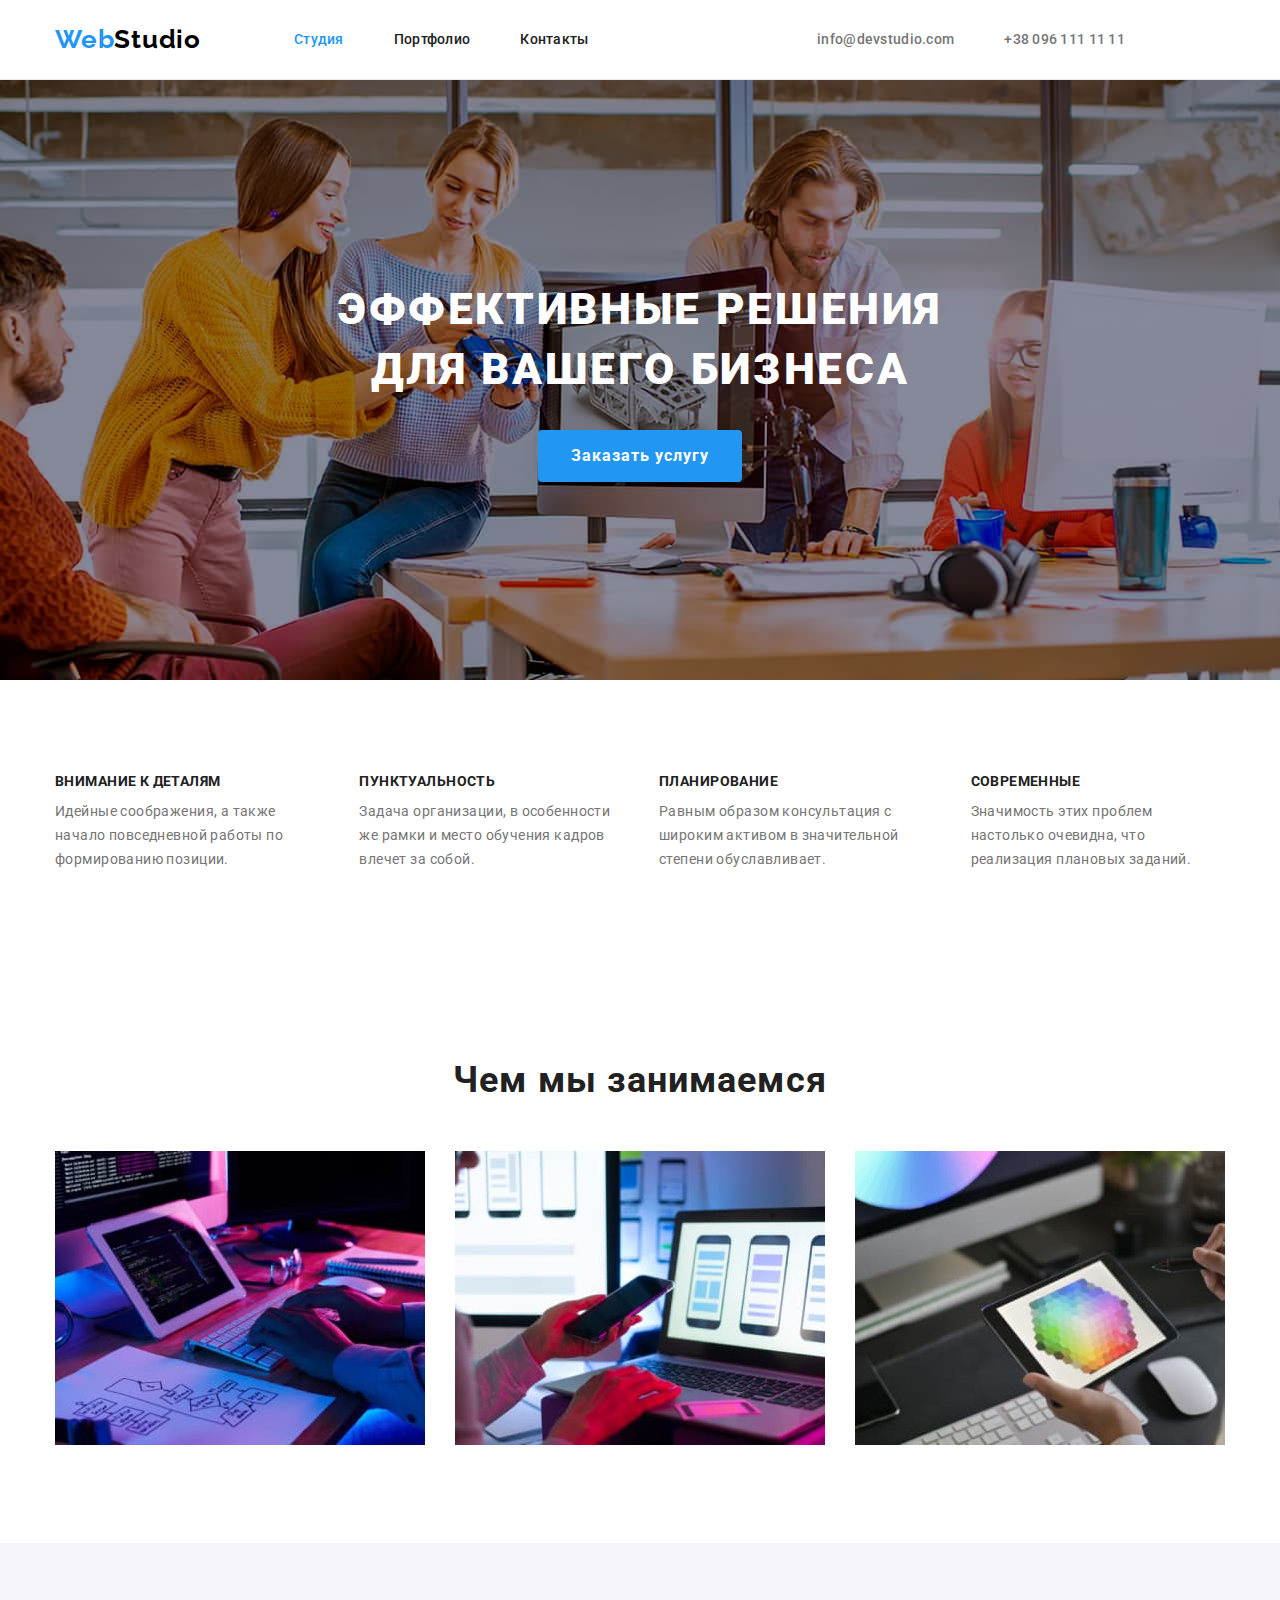
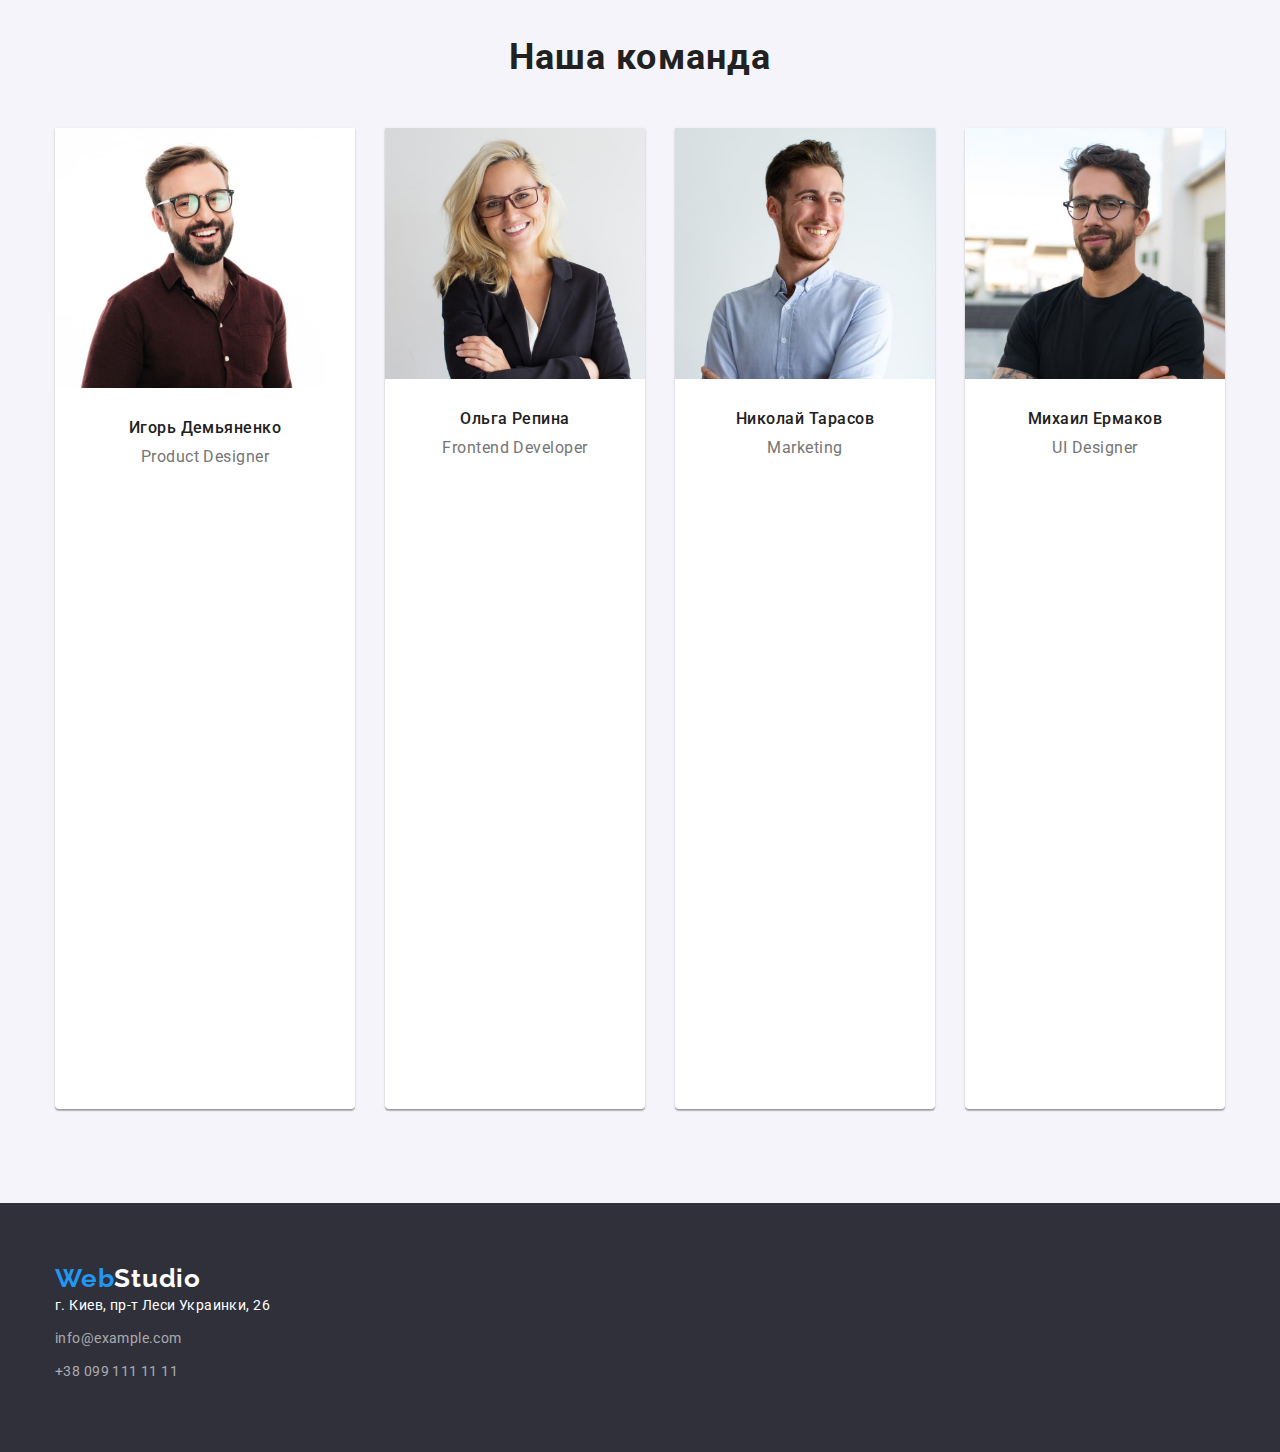
==== index.html @ 6a3077ac "added sprite" ====
<!DOCTYPE html>
<html lang="ru">
<head>
    <meta charset="UTF-8">
    <meta http-equiv="X-UA-Compatible" content="IE=edge">
    <meta name="viewport" content="width=device-width, initial-scale=1.0">
    <title>Веб студия</title>
    <link rel="preconnect" href="https://fonts.googleapis.com">
    <link rel="preconnect" href="https://fonts.gstatic.com" crossorigin>
    <link href="https://fonts.googleapis.com/css2?family=Raleway:wght@700&family=Roboto:wght@400;500;700;900&display=swap" rel="stylesheet">
    <link rel="stylesheet" href="https://cdn.jsdelivr.net/npm/modern-normalize@1.1.0/modern-normalize.min.css">
    <link rel="stylesheet" href="./css/styles.css">
</head>
<body>
    <!--HEADER-->
    <header class="page-header">
        <div class="container header-container">
        <nav class="page-nav">
        <a class="logo" href="index.html" lang="en">Web<span class="logo-color">Studio</span></a>
        <ul class="menu list">
            <li class="menu-item">
                <a class="menu-link link current"  href="./index.html">Студия</a>
             </li>
             <li class="menu-item">
                <a class="menu-link link" href="./portfolio.html">Портфолио</a>
             </li>
             <li class="menu-item">
                <a class="menu-link link" href="">Контакты</a>
             </li>
        </ul>
        </nav>
        <ul class="menu list">
            <li class="menu-item">
                <a class="menu-mail link" href="mailto:info@devstudio.com">info@devstudio.com</a>
            </li>
            <li class="menu-item">
                <a class="phone-number link" href="tell:+380961111111">+38 096 111 11 11</a>  
            </li>
         </ul>  
         </div>   
    </header>
    <!--MAIN-->
    <main class="main-page">
         <section class="hero"> 
        <div class="container ">   
        <h1 class="main-title ">Эффективные решения для вашего бизнеса</h1>
        <button class="modal-btn" type="button">Заказать услугу</button>
    </div>
    </section>
        <section class="description section">
            <div class="container">
            <ul class="description-page list">
                <li class="description">
                <h3 class="title-description">Внимание к деталям</h3>
                <p class="section-description">Идейные соображения, а также начало повседневной работы по формированию позиции.</p>
                </li>
                <li class="description">
                    <h3 class="title-description">Пунктуальность</h3>
                    <p class="section-description">Задача организации, в особенности же рамки и место обучения кадров влечет за собой.</p>
                </li>
                <li class="description">
                    <h3 class="title-description">Планирование</h3>
                    <p class="section-description">Равным образом консультация с широким активом в значительной степени обуславливает.</p>
                </li>
                <li class="description">
                    <h3 class="title-description">Современные</h3>
                    <p class="section-description">Значимость этих проблем настолько очевидна, что реализация плановых заданий.</p>
                </li>
            </ul>
        </div>
        </section>
        <section class="work-page section">
            <div class="work-container container">
            <h2 class="title">Чем мы занимаемся</h2>
            <ul class="work list">
                <li>
                    <img class="work-gallery"src="./images/box1.jpg" alt="бокс1" width="370" height="294">
                </li>
                <li>
                    <img class="work-gallery"src="./images/box2.jpg" alt="бокс2" width="370" height="294">
                </li>
                <li>
                    <img class="work-gallery"src="./images/box3.jpg" alt="бокс3" width="370" height="294">
                </li>
            </ul>
        </div>
        </section>
         <section class="our team section">
            <div class="container">
            <h2 class="title">Наша команда</h2>
            <ul class="team list">
                <li class="team-photo">
                    <img class="people" src="./images/igor.jpg" alt="Игорь Демьяненко" width="270" height="260">
                    <div class="name">
                    <h3 class="employees">Игорь Демьяненко</h3>
                    <p class="job-title">Product Designer</p>
                    <ul class="social-list list">
                        <li class="social-list-item" >
                            <a href=""class="social-list-link">
                            <svg class="social-list-icon">
                                <use href="./images/sprite.svg#instagram">
                                </use>
                            </svg>
                        </a>
                        </li>
                        <li class="social-list-item">
                            <a href=""class="social-list-link">
                                <svg class="social-list-icon">
                                <use href="./images/sprite.svg#twitter">
                                </use>
                                </svg>
                            </a>
                        </li>
                        <li class="social-list-item">
                            <a href=""class="social-list-link">
                                <svg class="social-list-icon">
                                    <use href="./images/sprite.svg#facebook">
                                    </use>
                                </svg>
                            </a>
                        </li>
                        <li class="social-list-item">
                            <a href="" class="social-list-link">
                                <svg class="social-list-icon">
                                    <use href="./images/sprite.svg#linkedin">

                                    </use>
                                </svg>
                            </a>
                        </li>
                    </ul>
                </div> 
                </li>
                <li class="team-photo">
                    <img class="people"src="./images/olga.jpg" alt="Ольга Репина" width="270" height="260">
                    <div class="name">
                    <h3 class="employees">Ольга Репина</h3>
                    <p class="job-title">Frontend Developer</p>
                    </div>
                </li>
                <li class="team-photo">
                    <img class="people" src="./images/nikolai.jpg" alt="Николай Тарасов" width="270" height="260">
                    <div class="name">
                    <h3 class="employees">Николай Тарасов</h3>
                    <p class="job-title">Marketing</p> 
                    </div>
                </li>
                <li class="team-photo">
                    <img class="people"src="./images/mixail.jpg" alt="Михаил Ермаков" width="270" height="260">
                    <div class="name">
                    <h3 class="employees">Михаил Ермаков</h3>
                    <p class="job-title">UI Designer</p>
                    </div>
                </li>
                </ul>
            </div>
        </section>
    </main>
    <!--FOOTER-->
    <footer class="footer-page">
        <div class="footer-container container">
       <a class="logo" href="index.html" lang="en" >Web<span class="logo-color-f">Studio</span></a>
       <address class="contact-info link" >
        <ul class="list">
            <li class="footer-nav">
                <a class="address-information link"href="https://goo.gl/maps/2DT9LogBwQYCnQ598" 
                target="_blank"
                rel="noopener noreferrer">г. Киев, пр-т Леси Украинки, 26</a>
            </li>
            <li class="footer-nav">
                <a class="contact-information link"href="mailto:info@example.com">info@example.com</a>
            </li>
            <li class="footer-nav">
                <a class="contact-information link" href="tell:+380991111111">+38 099 111 11 11</a>
            </li>
        </ul>
       </address>
       </div>
    </footer>
</body>
</html>
---- css/styles.css ----
:root { 
    --fon-color:#2196F3;
   --tekst-color:#212121;
  --coment-color:#757575;
   --hero-color: #2F303A;
  --title-color: #FFFFFF;
   --back-color: #f5f4fa;
   --logo-color:#000000;

}

h1,h2,h3,h4,p{
    margin-top: 0;
    margin-bottom: 0;
}

ul,ol{
    margin-top: 0;
    margin-bottom: 0;
    padding-left: 0;
}

img {
    display: block;
    max-width: 100%;
    height: auto;
}

button{
    display: block;
    cursor: pointer;
    margin: 0 auto;
    border: none;
}

address{
    font-style: normal;
}
    

.list{
list-style: none;
padding-left: 0;
margin: 0;
}


.link{
text-decoration: none;
}

body {
    font-family: "Roboto", sans-serif;
    font-size: 14px;
    color: #212121;
}

.container{
    width: 1200px;
    margin-left: auto;
    margin-right: auto;
    padding-left: 15px;
    padding-right: 15px;
}

.section{
    padding-top: 94px;
    padding-bottom: 94px;
}
/*=============HEADER=============*/


.logo{
font-family: 'Raleway', sans-serif;
text-decoration: none;
font-weight: 700;
font-size: 26px;
line-height: 1.19;
letter-spacing: 0.03em;
color:var(--fon-color)
}

.logo-color{
font-family: 'Raleway', sans-serif;
font-style: normal;
font-weight: 700;
font-size: 26px;
line-height: 1.19;
letter-spacing: 0.03em;
color:var(--logo-color);
}

.page-header{
    padding-top: 24px;
    padding-bottom: 24px;
    border-bottom: 1px solid #ececec;
}

.header-container{
    display: flex;
    align-items: center;
}

.page-nav{
    display: flex;
    align-items: center;
}

.logo{
    margin-right: 93px;
}


.menu-item:not(last-child){
    margin-right:50px;
}

.menu{
    display: flex;
    align-items: center;
    margin-left: auto;
    margin-right: 50px;
}

.menu-link{
font-weight: 500;
font-size: 14px;
line-height: 1.14;
letter-spacing: 0.02em;
cursor: pointer;
color:var(--tekst-color);
}

.menu-link:hover,
.menu-link:focus{
 color:var(--fon-color);
}

.phone-number{
font-weight: 500;
font-size: 14px;
line-height: 1.14;
letter-spacing: 0.02em;
color:var(--coment-color);
}
.phone-number:hover,
.phone-number:focus{
color:var(--fon-color);
}
.menu-mail{
font-weight: 500;
font-size: 14px;
line-height: 1.14;
letter-spacing: 0.02em;
color:var(--coment-color);  
}
.menu-mail:hover,
.menu-mail:focus{
color: var(--fon-color);
}
/*===========/HEADER===========*/

/*==========MAIN===========*/

    


.main-title{ 
width:696px;
font-weight:900;
font-style: normal;
font-size: 44px;
line-height: 1.36;
text-align: center;
letter-spacing: 0.06em;
text-transform: uppercase;
margin: 0 auto;
margin-bottom: 30px;
color:var(--title-color)
}

.current{
    color: var(--fon-color);
}
.hero{
    padding: 200px 0;
    background-color: var(--hero-color);
    background-image: url(../images/Img.jpg);
    background-position: center;
    background-repeat: no-repeat;
    background-size: cover;
    max-width: 1600px;
    max-height: 600px;
    margin: 0 auto;
}


.modal-btn{
font-family: "Roboto", sans-serif;
font-weight: 700;
font-size: 16px;
line-height: 1.88;
cursor: pointer;
letter-spacing: 0.06em;
color: #FFFFFF;
background: #2196F3;
box-shadow: 0px 4px 4px rgba(0, 0, 0, 0.15);
border-radius: 4px;
padding-top: 10px;
padding-bottom: 10px;
padding-left: 32px;
padding-right: 32px;
border: 1px solid transparent;
}
.modal-btn:hover,
.modal-btn:focus{
background: #188ce8;
}


.description-page{
    display: flex;
    gap: 30px;
}

.title-description{
margin-bottom: 10px;
font-weight: 700;
font-size: 14px;
line-height: 1.14;
letter-spacing: 0.03em;
text-transform: uppercase;
color:var(--tekst-color)
}

.section-description{
font-size: 14px;
line-height: 1.71;
letter-spacing: 0.03em;
color:var(--coment-color)
}
/*===========MAIN===========*/

/*===========WORK-PAGE===========*/

.work-container
.conatiner{
    display: block;
}

.title{
font-weight: 700;
font-size: 36px;
line-height: 1.16;
letter-spacing: 0.03em;
margin-bottom: 50px;
text-align: center;
margin-bottom: 50px;
color:var(--tekst-color)
}

.work{
    display: flex;
    gap: 30px;
}

.work-gallery{
    display: inline;
}

.team{
    display: flex;
    gap: 30px;

    background-color: #f5f4fa;
}
.employees{
    margin-bottom: 10px;
    font-weight: 500;
    font-size: 16px;
    line-height: 1.19;
    text-align: center;
    letter-spacing: 0.03em;
    color: var(--tekst-color);
}
.job-title{
    font-size: 16px;
    line-height: 1.19;
    text-align: center;
    letter-spacing: 0.03em;
    color: var(--coment-color);
}
.team-photo{
    background: var(--title-color);
    box-shadow: 0px 1px 3px rgba(0, 0, 0, 0.12), 0px 1px 1px 
    rgba(0, 0, 0, 0.14),
    0px 2px 1px rgba(0, 0, 0, 0.2);
    border-radius: 0px 0px 4px 4px;
}

.name{
    padding-top: 30px;
    padding-bottom: 30px;
}

/*===========/WORK-PAGE===========*/

/*===========FOOTER===========*/
.footer-page{
    padding-top: 60px;
    padding-bottom: 60px;
    background:var(--hero-color);
}

.footer-container
.container{
    margin-bottom: 8px;
    display: block;
}

.logo{
    display: block
    margin-bottom: 20px;
    }

.logo-color-f{
    margin-bottom: 20px;
    color:var(--title-color);
}

.address-information{
    margin-bottom: 9px;
    font-style: normal;
    line-height: 1.71;
    letter-spacing: 0.03em;
    color:var(--title-color);    
}

.contact-information{
    margin-bottom: 9px;
    font-style: normal;
    line-height: 1.71;
    letter-spacing: 0.03em;
    color: rgba(255, 255, 255, 0.6);
    }

.footer-nav{
    margin-bottom: 9px;
}

/*===========/FOOTER===========*/

/*===========PORTFOLIO===========*/

.push-btn {
    font-family: "Roboto", sans-serif;
    font-weight: 500;
    font-size: 16px;
    line-height: 1.63;
    text-align: center;
    letter-spacing: 0.03em;
    color:#212121;
    background:#f5f4fa;
    border-radius: 4px;
    border: 0;
    cursor: pointer;
    padding: 6px 22px;
}
.current{
    color: var(--fon-color);
}
.push-btn:hover,
.push-btn:focus {
color: #ffffff;
background: #2196f3;
}

.btn-list{
display: flex;
justify-content: center;
margin-bottom: 50px;
gap: 8px;
}

.prt
.container{
    padding-top: 94px;
    padding-bottom: 94px;
}

.portfolio-projects:{
    font-weight: 700;
    font-size: 18px;
    line-height: 2;
    letter-spacing: 0.06em;
    color: var(--tekst-color);
}

.working-item{
  padding: 20px 24px;
  border: 1px solid #eeeeee;
}

.prt-photo{
    display: flex;
    flex-wrap: wrap;
    gap: 30px;
}

.portfolio-list {
    font-weight: 700;
    font-size: 18px;
    line-height: 2;
    letter-spacing: 0.06em;
    color: var(--tekst-color);
}

.portfolio-direction {
    margin-top: 4px;
    font-size: 16px;
    line-height:1,88px;
    letter-spacing: 0.03em;
    color: #757575;
}
.portfolio-projects{
    background: #FFFFFF;

}
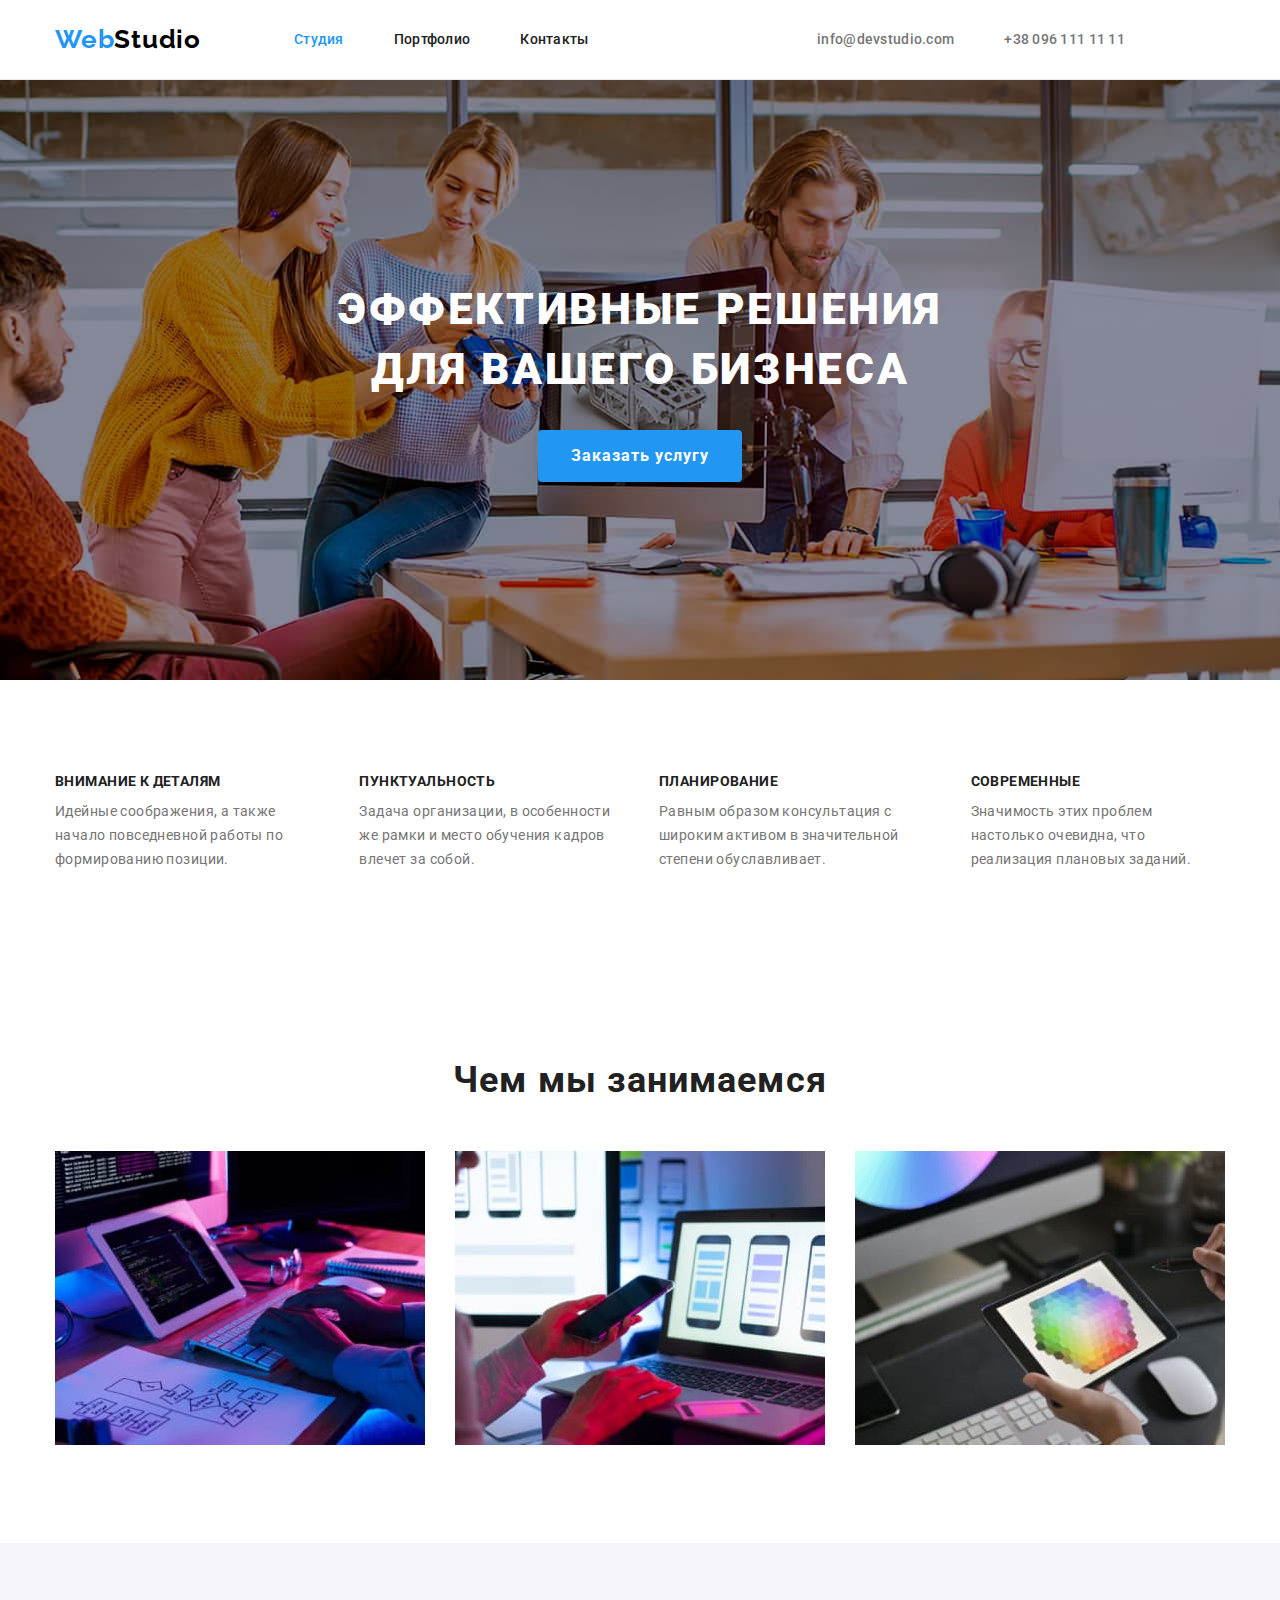
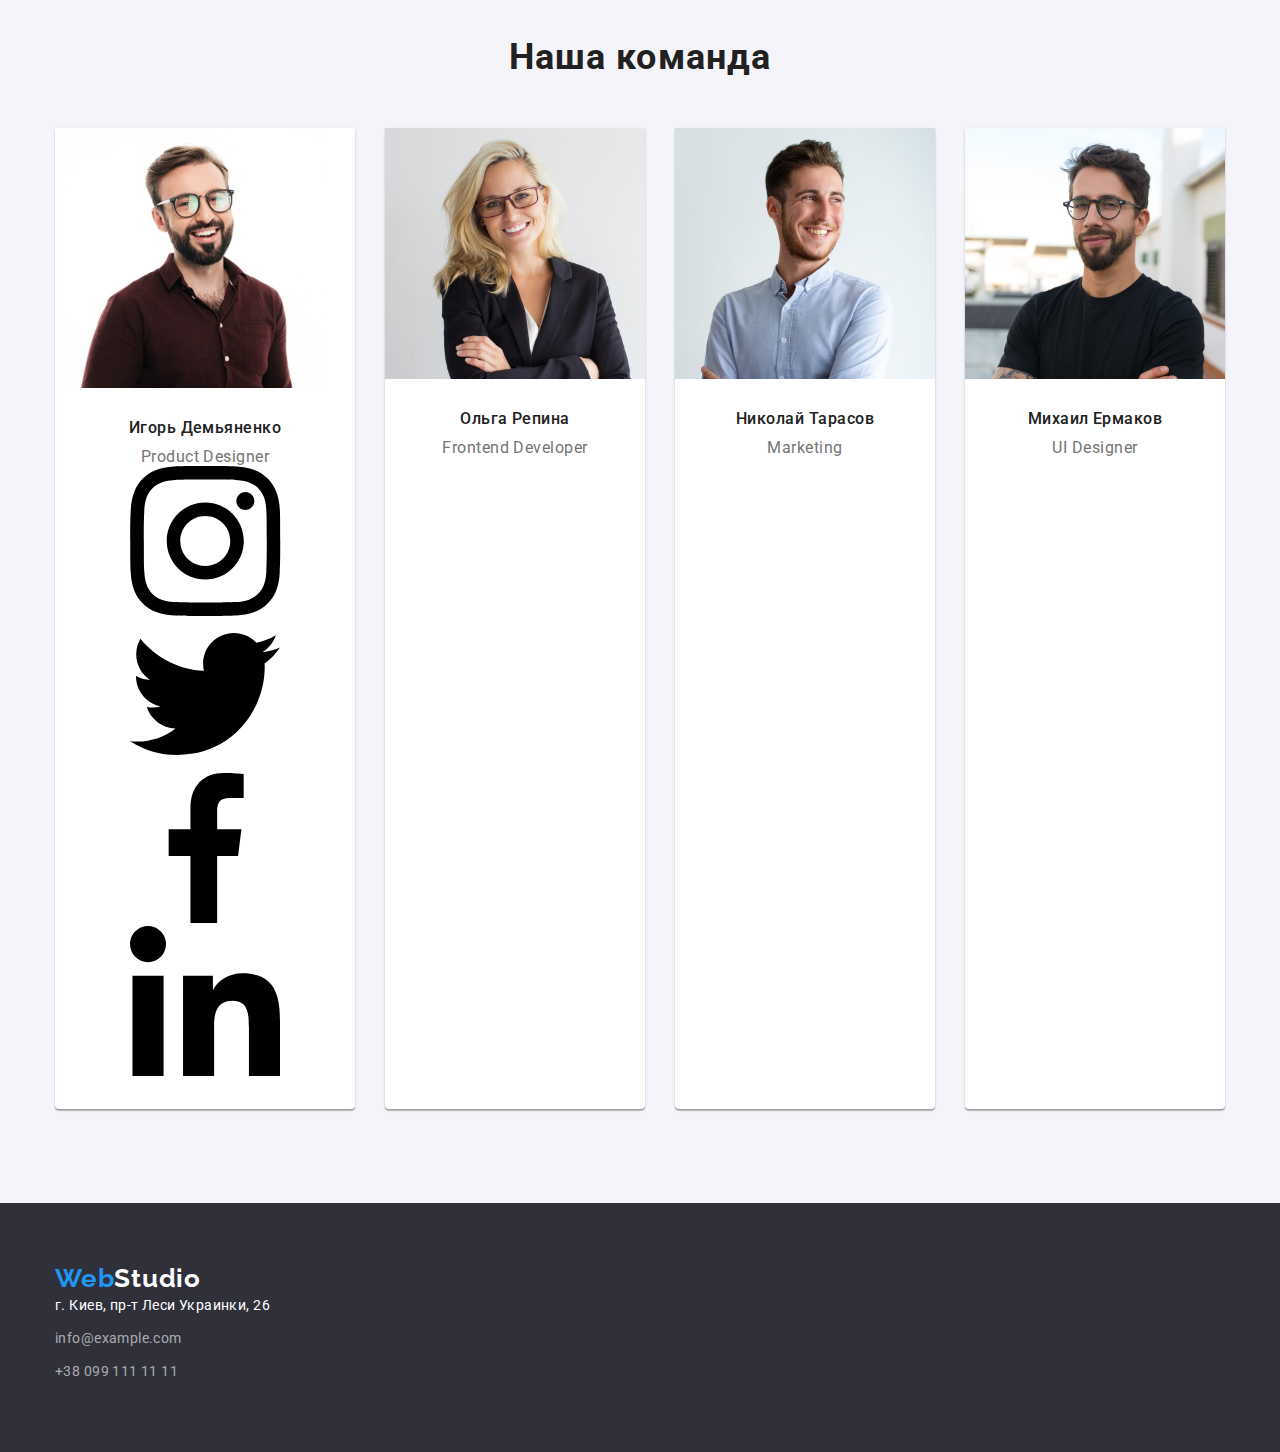
==== commit 0719ec43: "Added links" ====
--- a/index.html
+++ b/index.html
@@ -98,15 +98,14 @@
                         <li class="social-list-item" >
                             <a href=""class="social-list-link">
                             <svg class="social-list-icon">
-                                <use href="./images/sprite.svg#instagram">
-                                </use>
+                                <use href="./images/sprite.svg#icon-instagram"></use>
                             </svg>
                         </a>
                         </li>
                         <li class="social-list-item">
                             <a href=""class="social-list-link">
                                 <svg class="social-list-icon">
-                                <use href="./images/sprite.svg#twitter">
+                                <use href="./images/sprite.svg#icon-twitter">
                                 </use>
                                 </svg>
                             </a>
@@ -114,7 +113,7 @@
                         <li class="social-list-item">
                             <a href=""class="social-list-link">
                                 <svg class="social-list-icon">
-                                    <use href="./images/sprite.svg#facebook">
+                                    <use href="./images/sprite.svg#icon-facebook">
                                     </use>
                                 </svg>
                             </a>
@@ -122,7 +121,7 @@
                         <li class="social-list-item">
                             <a href="" class="social-list-link">
                                 <svg class="social-list-icon">
-                                    <use href="./images/sprite.svg#linkedin">
+                                    <use href="./images/sprite.svg#icon-linkedin">
 
                                     </use>
                                 </svg>
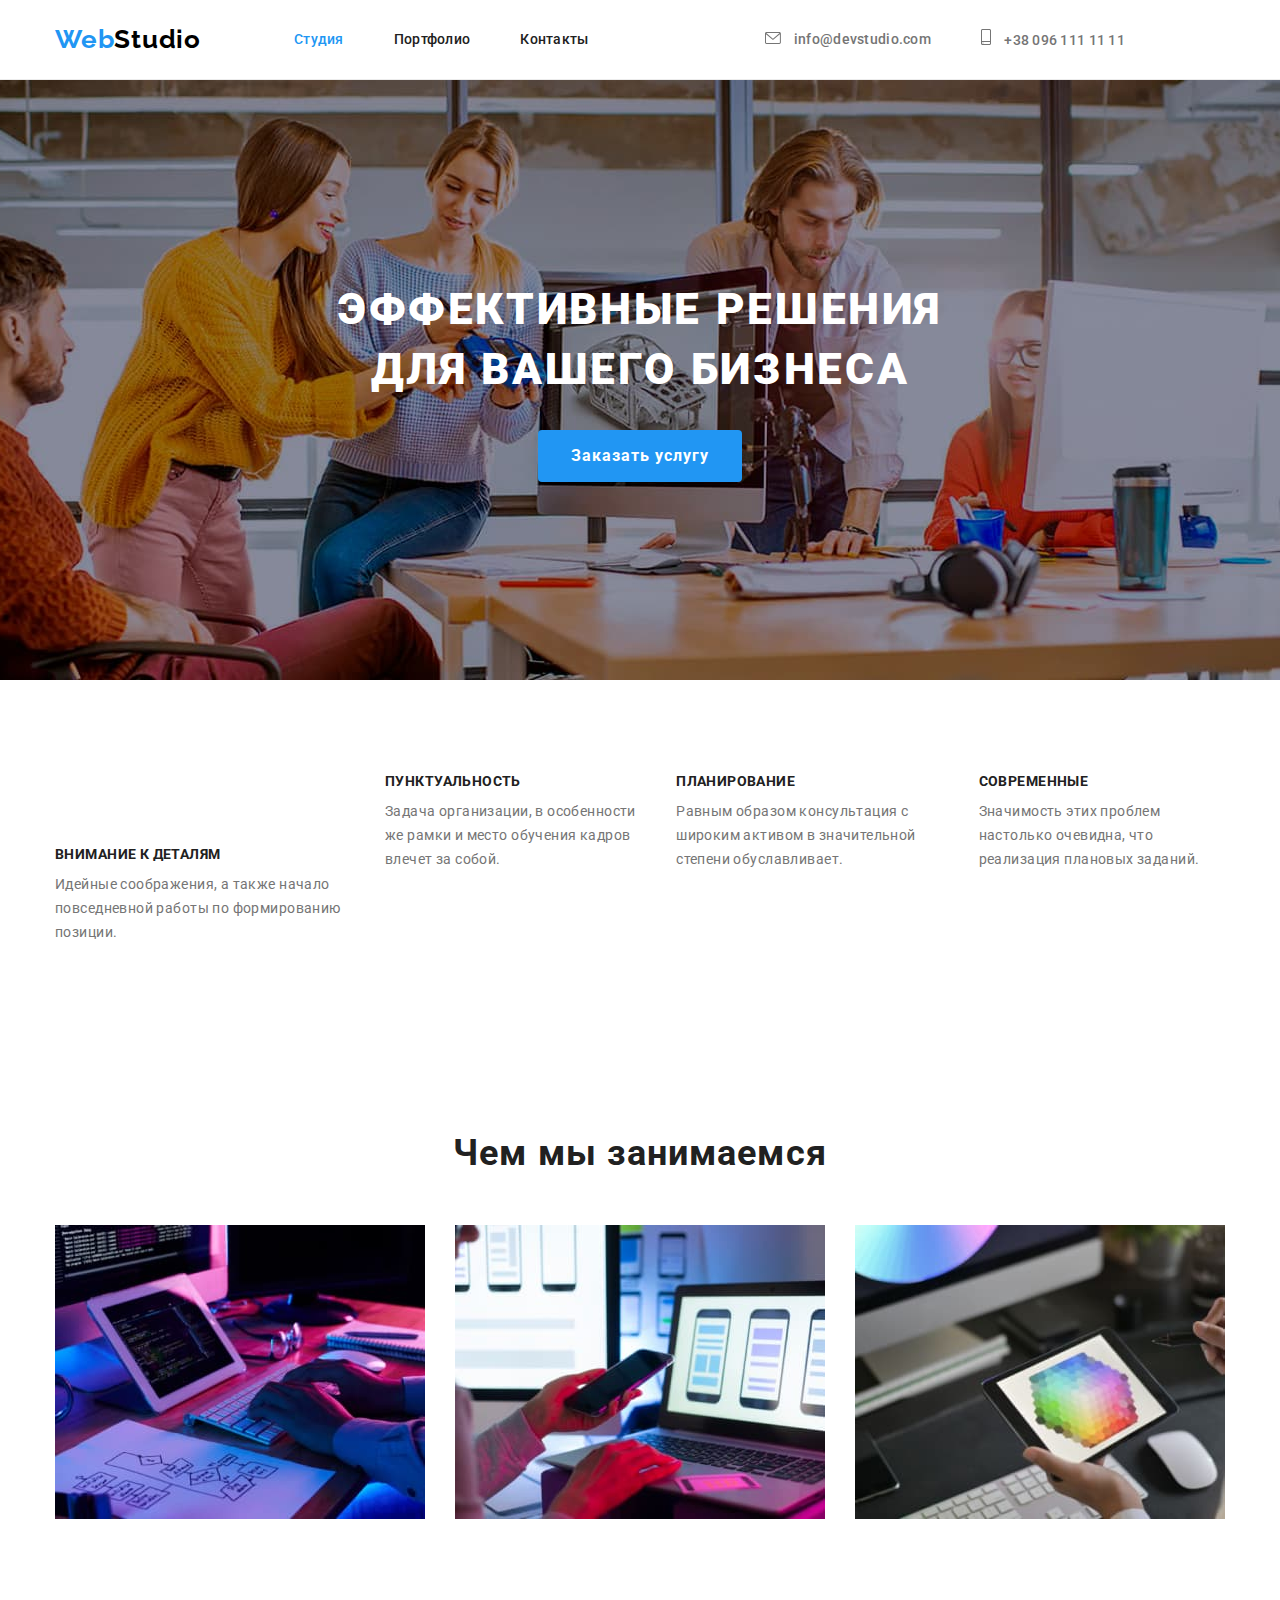
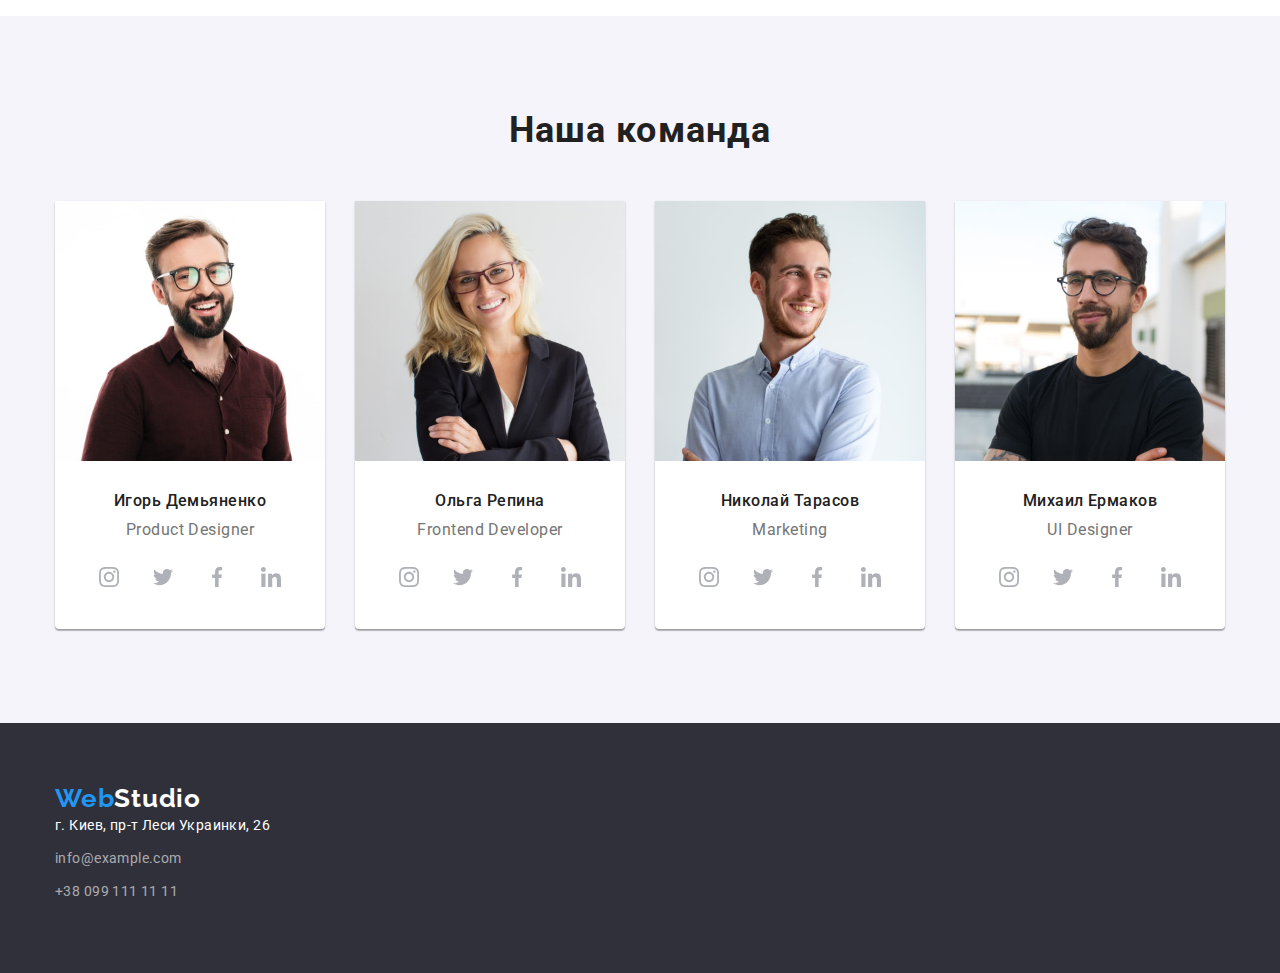
==== commit 854624f5: "added svg elements" ====
--- a/index.html
+++ b/index.html
@@ -31,10 +31,18 @@
         </nav>
         <ul class="menu list">
             <li class="menu-item">
-                <a class="menu-mail link" href="mailto:info@devstudio.com">info@devstudio.com</a>
+                <a class="menu-mail link" href="mailto:info@devstudio.com" class="contact-icon link">
+                    <svg class="contact-svg" width="16" height="12">
+                        <use href="./images/sprite.svg#icon-envelope"></use>
+                    </svg> 
+                    info@devstudio.com</a>
             </li>
             <li class="menu-item">
-                <a class="phone-number link" href="tell:+380961111111">+38 096 111 11 11</a>  
+                <a class="phone-number link" href="tell:+380961111111" class="contact-icon link">
+                    <svg class="contact-svg" width="10" height="16">
+                        <use href="./images/sprite.svg#icon-smartphone"></use>
+                    </svg>  
+                    +38 096 111 11 11</a>  
             </li>
          </ul>  
          </div>   
@@ -51,6 +59,11 @@
             <div class="container">
             <ul class="description-page list">
                 <li class="description">
+                    <div class="title-icon">
+                        <svg class="attention to detail" widht="70" height="70">
+                            <use href="./images/sprite.svg#icon-"></use>
+                        </svg>
+                    </div>
                 <h3 class="title-description">Внимание к деталям</h3>
                 <p class="section-description">Идейные соображения, а также начало повседневной работы по формированию позиции.</p>
                 </li>
@@ -97,30 +110,30 @@
                     <ul class="social-list list">
                         <li class="social-list-item" >
                             <a href=""class="social-list-link">
-                            <svg class="social-list-icon">
-                                <use href="./images/sprite.svg#icon-instagram"></use>
-                            </svg>
-                        </a>
-                        </li>
-                        <li class="social-list-item">
-                            <a href=""class="social-list-link">
-                                <svg class="social-list-icon">
-                                <use href="./images/sprite.svg#icon-twitter">
-                                </use>
-                                </svg>
-                            </a>
-                        </li>
-                        <li class="social-list-item">
-                            <a href=""class="social-list-link">
-                                <svg class="social-list-icon">
-                                    <use href="./images/sprite.svg#icon-facebook">
-                                    </use>
-                                </svg>
-                            </a>
-                        </li>
-                        <li class="social-list-item">
-                            <a href="" class="social-list-link">
-                                <svg class="social-list-icon">
+                            <svg class="social-list-icon" width="20" height="20">
+                                <use href="./images/sprite.svg#icon-instagram"></use>
+                            </svg>
+                        </a>
+                        </li>
+                        <li class="social-list-item">
+                            <a href=""class="social-list-link">
+                                <svg class="social-list-icon"  width="20" height="20">
+                                <use href="./images/sprite.svg#icon-twitter">
+                                </use>
+                                </svg>
+                            </a>
+                        </li>
+                        <li class="social-list-item">
+                            <a href=""class="social-list-link">
+                                <svg class="social-list-icon"  width="20" height="20">
+                                    <use href="./images/sprite.svg#icon-facebook">
+                                    </use>
+                                </svg>
+                            </a>
+                        </li>
+                        <li class="social-list-item">
+                            <a href="" class="social-list-link">
+                                <svg class="social-list-icon"  width="20" height="20">
                                     <use href="./images/sprite.svg#icon-linkedin">
 
                                     </use>
@@ -135,6 +148,40 @@
                     <div class="name">
                     <h3 class="employees">Ольга Репина</h3>
                     <p class="job-title">Frontend Developer</p>
+                    <ul class="social-list list">
+                        <li class="social-list-item" >
+                            <a href=""class="social-list-link">
+                            <svg class="social-list-icon" width="20" height="20">
+                                <use href="./images/sprite.svg#icon-instagram"></use>
+                            </svg>
+                        </a>
+                        </li>
+                        <li class="social-list-item">
+                            <a href=""class="social-list-link">
+                                <svg class="social-list-icon"  width="20" height="20">
+                                <use href="./images/sprite.svg#icon-twitter">
+                                </use>
+                                </svg>
+                            </a>
+                        </li>
+                        <li class="social-list-item">
+                            <a href=""class="social-list-link">
+                                <svg class="social-list-icon"  width="20" height="20">
+                                    <use href="./images/sprite.svg#icon-facebook">
+                                    </use>
+                                </svg>
+                            </a>
+                        </li>
+                        <li class="social-list-item">
+                            <a href="" class="social-list-link">
+                                <svg class="social-list-icon"  width="20" height="20">
+                                    <use href="./images/sprite.svg#icon-linkedin">
+
+                                    </use>
+                                </svg>
+                            </a>
+                        </li>
+                    </ul>
                     </div>
                 </li>
                 <li class="team-photo">
@@ -142,6 +189,40 @@
                     <div class="name">
                     <h3 class="employees">Николай Тарасов</h3>
                     <p class="job-title">Marketing</p> 
+                    <ul class="social-list list">
+                        <li class="social-list-item" >
+                            <a href=""class="social-list-link">
+                            <svg class="social-list-icon" width="20" height="20">
+                                <use href="./images/sprite.svg#icon-instagram"></use>
+                            </svg>
+                        </a>
+                        </li>
+                        <li class="social-list-item">
+                            <a href=""class="social-list-link">
+                                <svg class="social-list-icon"  width="20" height="20">
+                                <use href="./images/sprite.svg#icon-twitter">
+                                </use>
+                                </svg>
+                            </a>
+                        </li>
+                        <li class="social-list-item">
+                            <a href=""class="social-list-link">
+                                <svg class="social-list-icon"  width="20" height="20">
+                                    <use href="./images/sprite.svg#icon-facebook">
+                                    </use>
+                                </svg>
+                            </a>
+                        </li>
+                        <li class="social-list-item">
+                            <a href="" class="social-list-link">
+                                <svg class="social-list-icon"  width="20" height="20">
+                                    <use href="./images/sprite.svg#icon-linkedin">
+
+                                    </use>
+                                </svg>
+                            </a>
+                        </li>
+                    </ul>
                     </div>
                 </li>
                 <li class="team-photo">
@@ -149,6 +230,40 @@
                     <div class="name">
                     <h3 class="employees">Михаил Ермаков</h3>
                     <p class="job-title">UI Designer</p>
+                    <ul class="social-list list">
+                        <li class="social-list-item" >
+                            <a href=""class="social-list-link">
+                            <svg class="social-list-icon" width="20" height="20">
+                                <use href="./images/sprite.svg#icon-instagram"></use>
+                            </svg>
+                        </a>
+                        </li>
+                        <li class="social-list-item">
+                            <a href=""class="social-list-link">
+                                <svg class="social-list-icon"  width="20" height="20">
+                                <use href="./images/sprite.svg#icon-twitter">
+                                </use>
+                                </svg>
+                            </a>
+                        </li>
+                        <li class="social-list-item">
+                            <a href=""class="social-list-link">
+                                <svg class="social-list-icon"  width="20" height="20">
+                                    <use href="./images/sprite.svg#icon-facebook">
+                                    </use>
+                                </svg>
+                            </a>
+                        </li>
+                        <li class="social-list-item">
+                            <a href="" class="social-list-link">
+                                <svg class="social-list-icon"  width="20" height="20">
+                                    <use href="./images/sprite.svg#icon-linkedin">
+
+                                    </use>
+                                </svg>
+                            </a>
+                        </li>
+                    </ul>
                     </div>
                 </li>
                 </ul>
--- a/css/styles.css
+++ b/css/styles.css
@@ -134,6 +134,17 @@
 .menu-link:hover,
 .menu-link:focus{
  color:var(--fon-color);
+}
+
+.contact-svg{
+    
+    margin-right: 10px;
+    fill: #757575;
+}
+
+.contact-svg:hover,
+.contact-svg:focus{
+   fill: #2196F3;
 }
 
 .phone-number{
@@ -283,12 +294,44 @@
     letter-spacing: 0.03em;
     color: var(--tekst-color);
 }
+
+.social-list{
+    display: flex;
+    justify-content: center;
+    gap: 10px;
+}
+
+.social-list-link{
+    display: flex;
+    justify-content: center;
+    align-items: center;
+    width: 44px;
+    height: 44px;
+    border-radius: 50%;
+    background-color: #ffffff;
+}
+
+.social-list-link:hover,
+.social-list-link:focus{
+    background-color: #2196F3;
+}
+
+.social-list-link:hover .social-list-icon,
+.social-list-link:focus .social-list-icon{
+    fill: #FFFFFF;
+}
+
+.social-list-icon{
+    fill:#AFB1B8;
+}
+
 .job-title{
     font-size: 16px;
     line-height: 1.19;
     text-align: center;
     letter-spacing: 0.03em;
     color: var(--coment-color);
+    margin-bottom: 16px;
 }
 .team-photo{
     background: var(--title-color);
@@ -320,7 +363,7 @@
 
 .logo{
     display: block
-    margin-bottom: 20px;
+     margin-bottom: 20px;  
     }
 
 .logo-color-f{
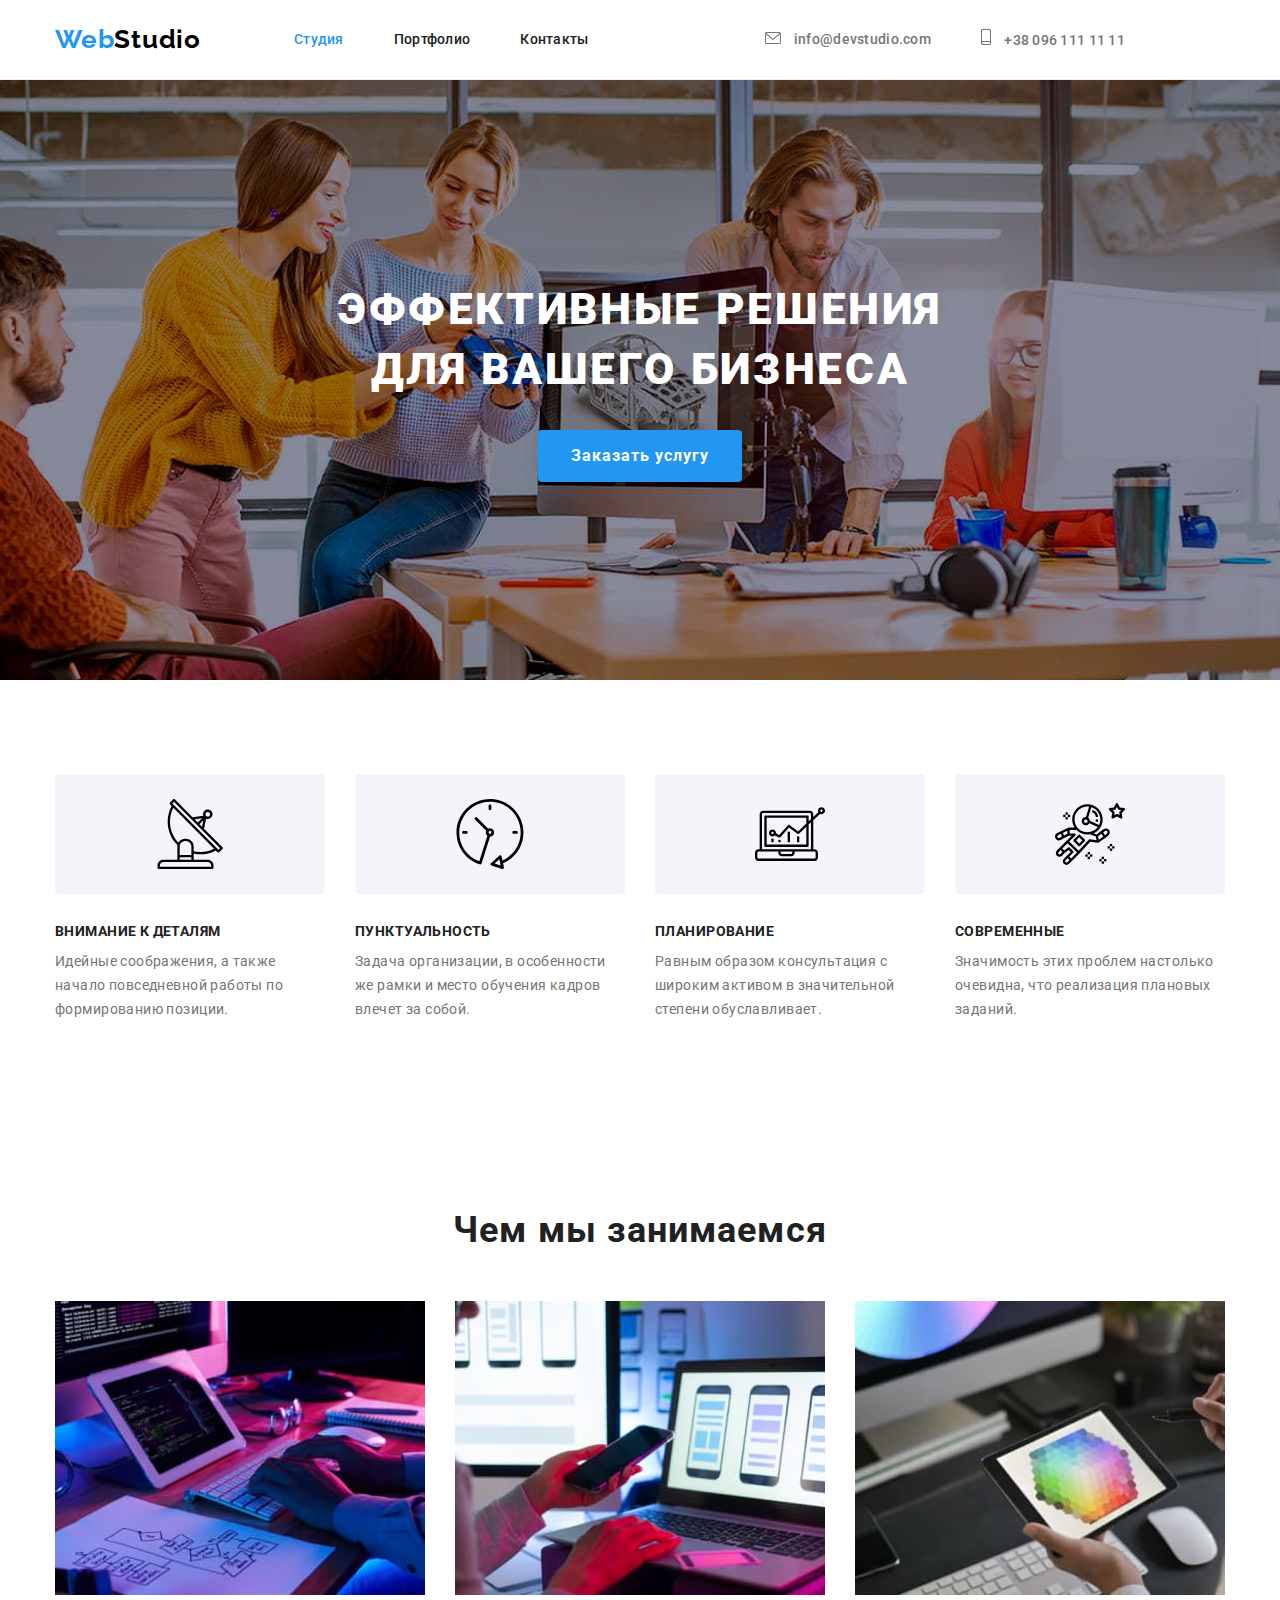
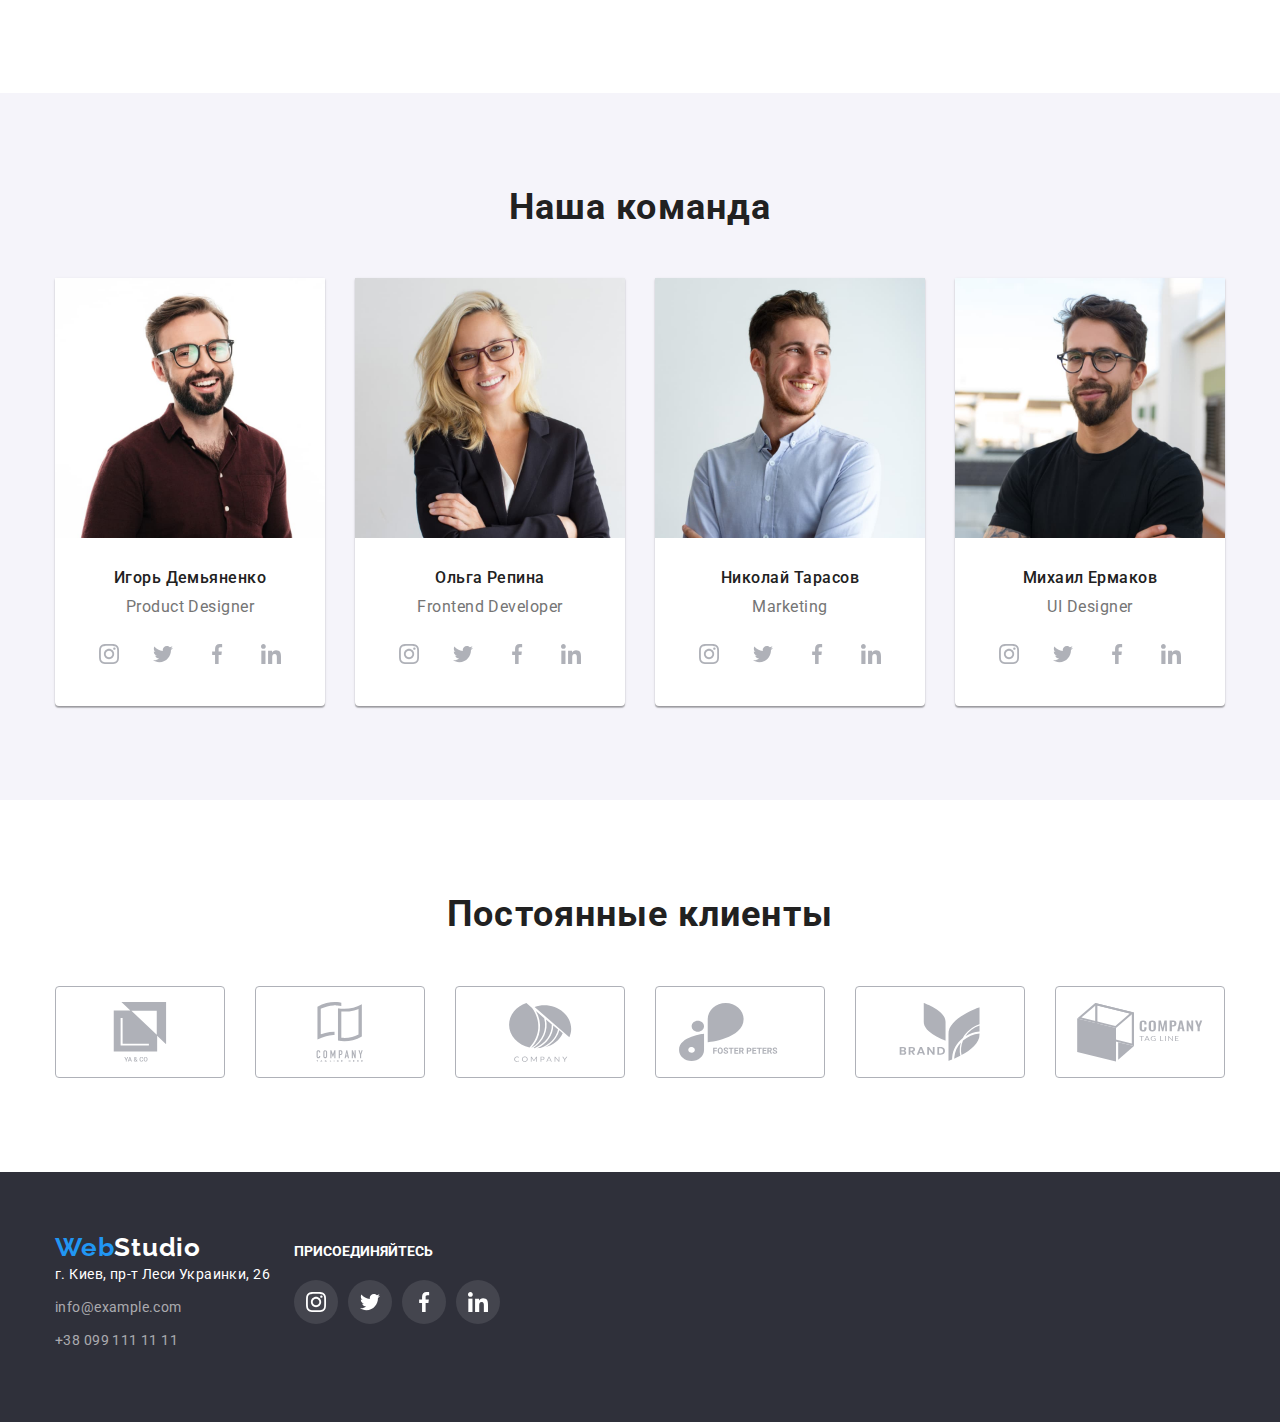
==== commit 28be03d4: "finished the first page" ====
--- a/index.html
+++ b/index.html
@@ -59,23 +59,38 @@
             <div class="container">
             <ul class="description-page list">
                 <li class="description">
-                    <div class="title-icon">
-                        <svg class="attention to detail" widht="70" height="70">
-                            <use href="./images/sprite.svg#icon-"></use>
+                    <div class="descr-icon">
+                        <svg widht="70" height="70">
+                            <use href="./images/sprite.svg#icon-antenna"></use>
                         </svg>
                     </div>
                 <h3 class="title-description">Внимание к деталям</h3>
                 <p class="section-description">Идейные соображения, а также начало повседневной работы по формированию позиции.</p>
                 </li>
                 <li class="description">
+                    <div class="descr-icon">
+                        <svg widht="70" height="70">
+                            <use href="./images/sprite.svg#icon-clock"></use>
+                        </svg>
+                    </div>
                     <h3 class="title-description">Пунктуальность</h3>
                     <p class="section-description">Задача организации, в особенности же рамки и место обучения кадров влечет за собой.</p>
                 </li>
                 <li class="description">
+                    <div class="descr-icon">
+                        <svg widht="70" height="70">
+                            <use href="./images/sprite.svg#icon-diagram"></use>
+                        </svg>
+                    </div>
                     <h3 class="title-description">Планирование</h3>
                     <p class="section-description">Равным образом консультация с широким активом в значительной степени обуславливает.</p>
                 </li>
                 <li class="description">
+                    <div class="descr-icon">
+                        <svg widht="70" height="70">
+                            <use href="./images/sprite.svg#icon-astronaut"></use>
+                        </svg>
+                    </div>
                     <h3 class="title-description">Современные</h3>
                     <p class="section-description">Значимость этих проблем настолько очевидна, что реализация плановых заданий.</p>
                 </li>
@@ -269,10 +284,60 @@
                 </ul>
             </div>
         </section>
+        <section class="section clients">
+            <div class="container">
+                <h2 class="title">Постоянные клиенты</h2>
+                <ul class="client-list list">
+                    <li class="client-list-item">
+                        <a class="client-list-link" href="noopener noreferrer nofollow" target="_blank" aria-label="client-1">
+                            <svg class="client-icon" widht="106" height="60">
+                                 <use href="./images/sprite.svg#icon-yasco"></use>
+                            </svg>
+                        </a>
+                    </li>
+                    <li class="client-list-item">
+                        <a class="client-list-link" href="noopener noreferrer nofollow" target="_blank" aria-label="client-1">
+                            <svg class="client-icon" widht="106" height="60">
+                                <use href="./images/sprite.svg#icon-taglin"></use>
+                            </svg>
+                        </a>
+                    </li>
+                    <li class="client-list-item">
+                        <a class="client-list-link" href="noopener noreferrer nofollow" target="_blank" aria-label="client-1">
+                            <svg class="client-icon" widht="106" height="60">
+                                <use href="./images/sprite.svg#icon-company"></use>
+                            </svg>
+                        </a>
+                    </li>
+                    <li class="client-list-item">
+                        <a class="client-list-link" href="noopener noreferrer nofollow" target="_blank" aria-label="client-1">
+                            <svg class="client-icon" widht="106" height="60">
+                                <use href="./images/sprite.svg#icon-fospeters"></use>
+                            </svg>
+                        </a>
+                    </li>
+                    <li class="client-list-item">
+                        <a class="client-list-link" href="noopener noreferrer nofollow" target="_blank" aria-label="client-1">
+                            <svg class="client-icon" widht="106" height="60">
+                                <use href="./images/sprite.svg#icon-brand"></use>
+                            </svg>
+                        </a>
+                    </li>
+                    <li class="client-list-item">
+                        <a class="client-list-link" href="noopener noreferrer nofollow" target="_blank" aria-label="client-1">
+                            <svg class="client-icon" widht="106" height="60">
+                                <use href="./images/sprite.svg#icon-companytag"></use>
+                            </svg>
+                        </a>
+                    </li>
+                </ul>
+            </div>
+        </section>
     </main>
     <!--FOOTER-->
     <footer class="footer-page">
         <div class="footer-container container">
+            <div class="footer-deteil">
        <a class="logo" href="index.html" lang="en" >Web<span class="logo-color-f">Studio</span></a>
        <address class="contact-info link" >
         <ul class="list">
@@ -289,6 +354,40 @@
             </li>
         </ul>
        </address>
+    </div>
+    <div class="footer-detail">
+        <p class="paragraf">Присоединяйтесь</p>
+        <ul class="social-list list social-list-footer">
+            <li class="cosial-list-item">
+                <a class="social-link-footer" href="#">
+                <svg class="link-footer" widht="20px" height="20px">
+                    <use href="./images/sprite.svg#icon-instagram"></use>
+                </svg>    
+                </a>
+            </li>
+            <li class="cosial-list-item">
+                <a class="social-link-footer" href="#">
+                <svg class="link-footer" widht="20px" height="20px">
+                    <use href="./images/sprite.svg#icon-twitter"></use>
+                </svg>    
+                </a>
+            </li>
+            <li class="cosial-list-item">
+                <a class="social-link-footer" href="#">
+                <svg class="link-footer" widht="20px" height="20px">
+                    <use href="./images/sprite.svg#icon-facebook"></use>
+                </svg>    
+                </a>
+            </li>
+            <li class="cosial-list-item">
+                <a class="social-link-footer" href="#">
+                <svg class="link-footer" widht="20px" height="20px">
+                    <use href="./images/sprite.svg#icon-linkedin"></use>
+                </svg>    
+                </a>
+            </li>
+        </ul>
+    </div>
        </div>
     </footer>
 </body>
--- a/css/styles.css
+++ b/css/styles.css
@@ -6,6 +6,8 @@
   --title-color: #FFFFFF;
    --back-color: #f5f4fa;
    --logo-color:#000000;
+   --icon-color:#AFB1B8;
+
 
 }
 
@@ -137,7 +139,7 @@
 }
 
 .contact-svg{
-    
+    align-items: center;
     margin-right: 10px;
     fill: #757575;
 }
@@ -228,6 +230,18 @@
 background: #188ce8;
 }
 
+.descr-icon{
+    display: flex;
+    justify-content: center;
+    align-items: center;
+    margin-bottom: 30px;
+    background: #F5F4FA;
+    border-radius: 4px;
+    padding: 25px 0px;
+    width: 270px;
+    height: 120px;
+}
+
 
 .description-page{
     display: flex;
@@ -346,6 +360,38 @@
     padding-bottom: 30px;
 }
 
+.client-list{
+    display: flex;
+    justify-content: center;
+    gap: 30px;
+}
+
+.client-list-link{
+    display: flex;
+    align-items: center;
+    justify-content: center;
+    width: 170px;
+    height: 92px;
+    fill: #AFB1B8;
+    border: 1px solid var(--icon-color);
+    border-radius: 4px;
+    color: var(--icon-color);
+}
+
+.client-list-item :hover,
+.client-list-item :focus{
+    border-color: #2196F3;
+}
+
+.client-list-link :hover,
+.client-list-link :focus{
+ fill: #2196F3;
+}
+
+
+
+
+
 /*===========/WORK-PAGE===========*/
 
 /*===========FOOTER===========*/
@@ -361,9 +407,57 @@
     display: block;
 }
 
+.footer-container{
+    display: flex;
+    align-items: baseline;
+}
+
+.social-list-item{
+    height: 44px;
+    width: 44px;
+
+}
+
+.social-link-footer{
+    display: flex;
+    justify-content: center;
+    align-items: center;
+    width: 44px;
+    height: 44px;
+    border-radius: 50%;
+    background-color: rgba(255, 255, 255, 0.1);
+    color: var(--title-color);
+}
+
+.social-link-footer:hover,
+.social-link-footer:focus{
+    background-color: #2196F3;
+}
+
+.link-footer{
+    fill: #FFFFFF;
+}
+
+.footer-detail-item:not(last-child){
+    margin-right: 70px;
+}
+
+.paragraf{
+    font-weight: 700;
+    font-size: 14px;
+    line-height: 1.14;
+    text-transform: uppercase;
+    color: var(--title-color);
+}
+
+.social-list-footer{
+    margin-top: 20px;
+
+}
+
 .logo{
     display: block
-     margin-bottom: 20px;  
+    margin-bottom: 20px;  
     }
 
 .logo-color-f{
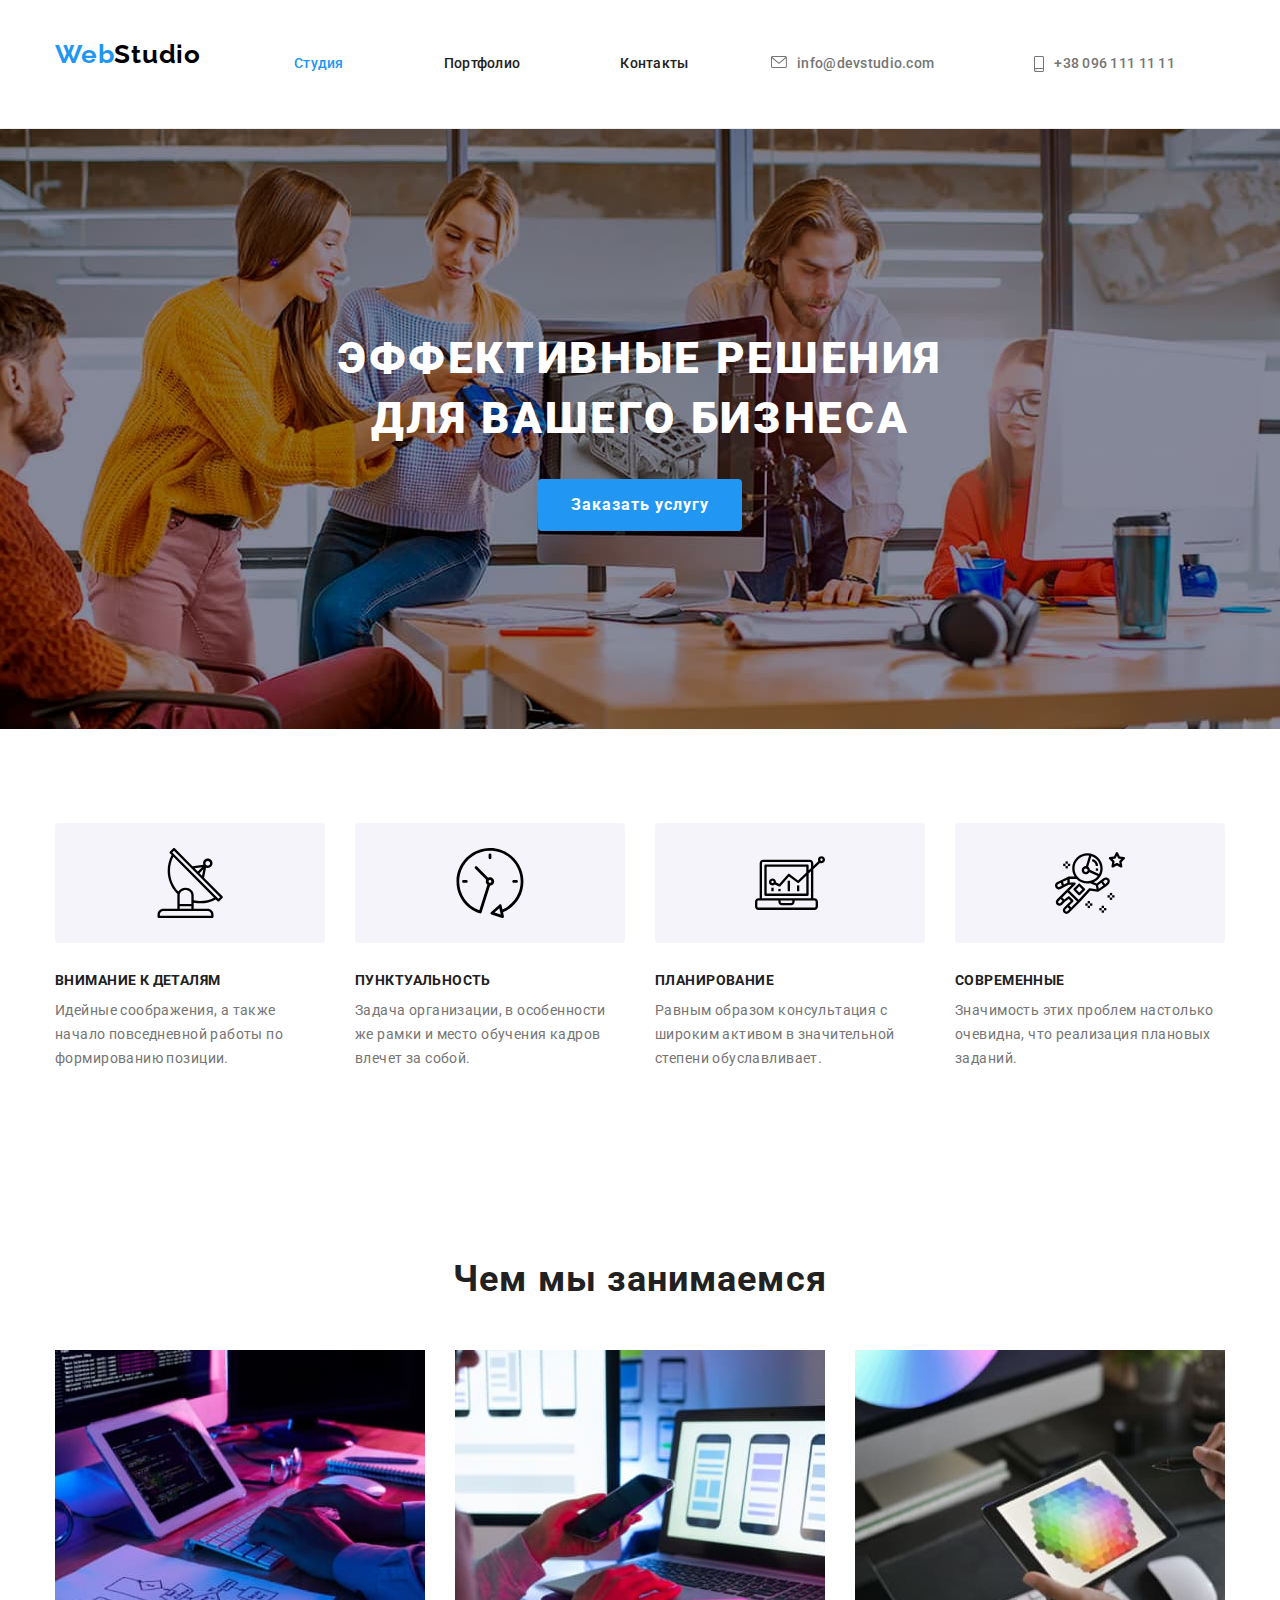
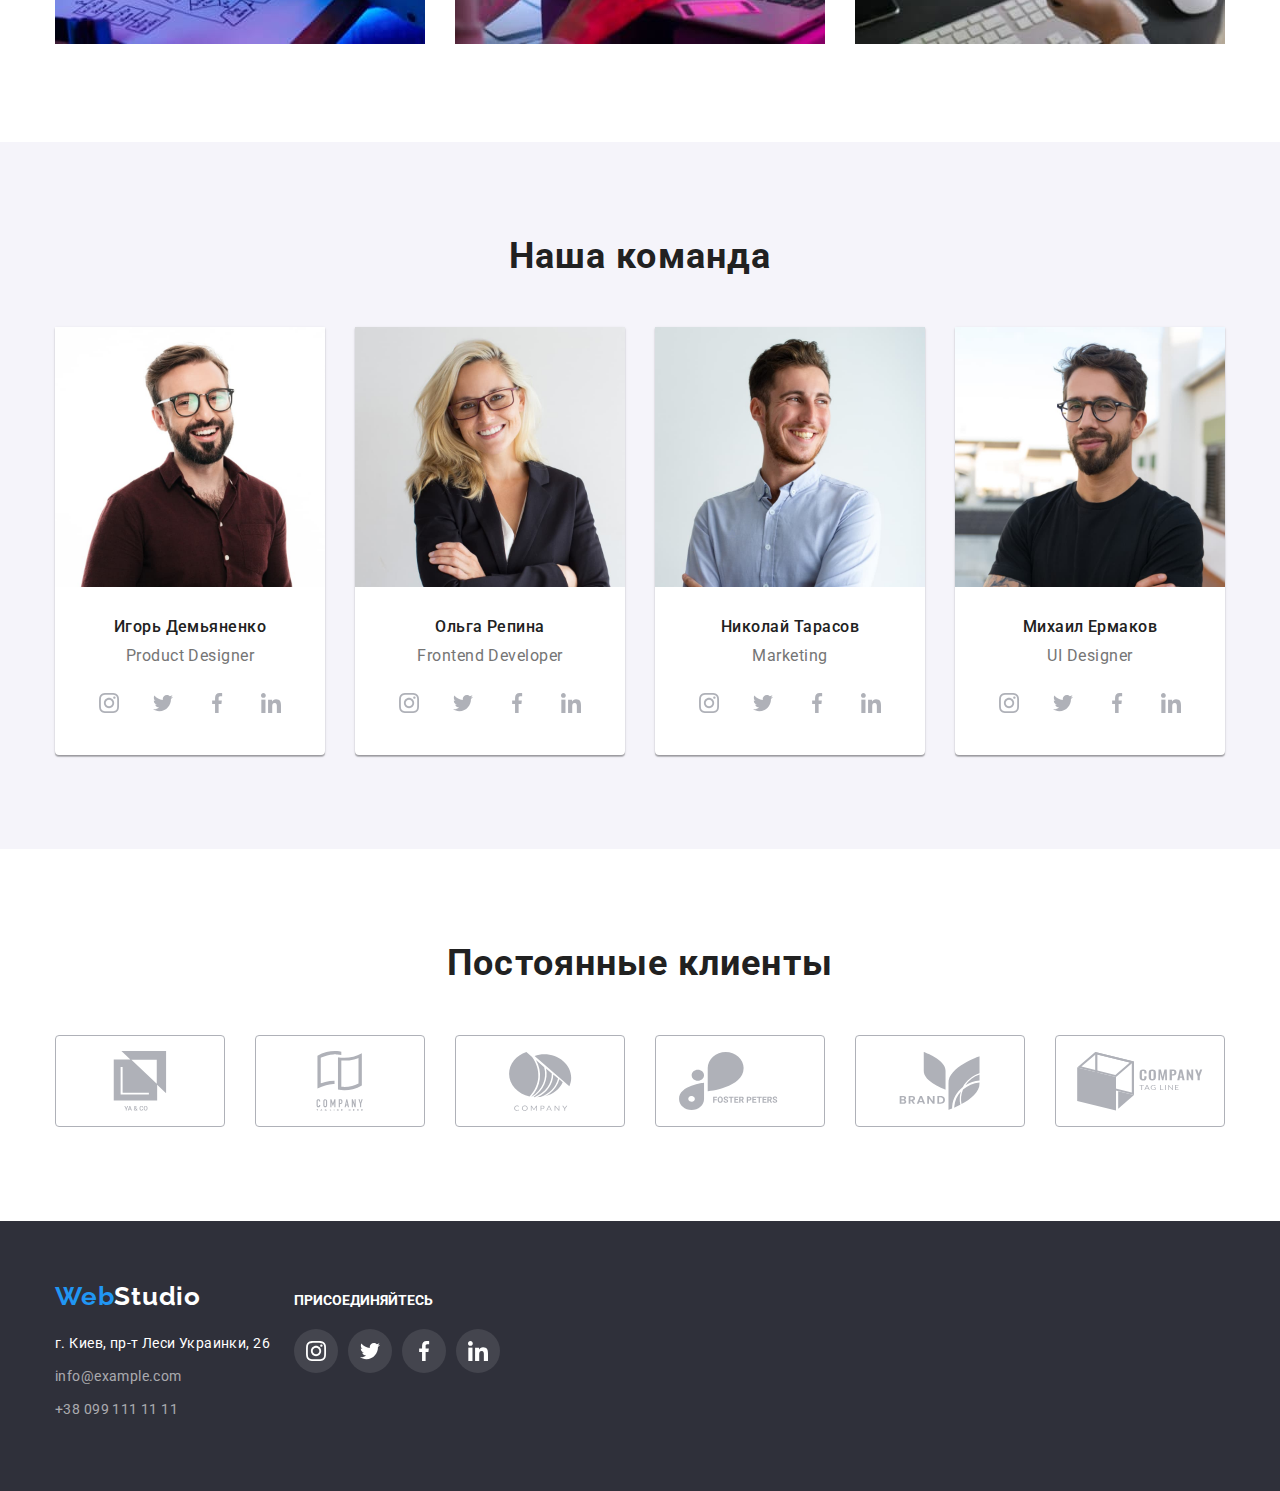
==== commit db23b9c2: "fixed bugs" ====
--- a/index.html
+++ b/index.html
@@ -31,14 +31,14 @@
         </nav>
         <ul class="menu list">
             <li class="menu-item">
-                <a class="menu-mail link" href="mailto:info@devstudio.com" class="contact-icon link">
+                <a class="menu-mail contact-icon link" href="mailto:info@devstudio.com">
                     <svg class="contact-svg" width="16" height="12">
                         <use href="./images/sprite.svg#icon-envelope"></use>
                     </svg> 
                     info@devstudio.com</a>
             </li>
             <li class="menu-item">
-                <a class="phone-number link" href="tell:+380961111111" class="contact-icon link">
+                <a class="phone-number contact-icon link" href="tell:+380961111111">
                     <svg class="contact-svg" width="10" height="16">
                         <use href="./images/sprite.svg#icon-smartphone"></use>
                     </svg>  
@@ -102,13 +102,13 @@
             <h2 class="title">Чем мы занимаемся</h2>
             <ul class="work list">
                 <li>
-                    <img class="work-gallery"src="./images/box1.jpg" alt="бокс1" width="370" height="294">
+                    <img class="work-gallery" src="./images/box1.jpg" alt="бокс1" width="370" height="294">
                 </li>
                 <li>
-                    <img class="work-gallery"src="./images/box2.jpg" alt="бокс2" width="370" height="294">
+                    <img class="work-gallery" src="./images/box2.jpg" alt="бокс2" width="370" height="294">
                 </li>
                 <li>
-                    <img class="work-gallery"src="./images/box3.jpg" alt="бокс3" width="370" height="294">
+                    <img class="work-gallery" src="./images/box3.jpg" alt="бокс3" width="370" height="294">
                 </li>
             </ul>
         </div>
@@ -124,14 +124,14 @@
                     <p class="job-title">Product Designer</p>
                     <ul class="social-list list">
                         <li class="social-list-item" >
-                            <a href=""class="social-list-link">
+                            <a href="#" class="social-list-link">
                             <svg class="social-list-icon" width="20" height="20">
                                 <use href="./images/sprite.svg#icon-instagram"></use>
                             </svg>
                         </a>
                         </li>
                         <li class="social-list-item">
-                            <a href=""class="social-list-link">
+                            <a href="#" class="social-list-link">
                                 <svg class="social-list-icon"  width="20" height="20">
                                 <use href="./images/sprite.svg#icon-twitter">
                                 </use>
@@ -139,7 +139,7 @@
                             </a>
                         </li>
                         <li class="social-list-item">
-                            <a href=""class="social-list-link">
+                            <a href="#" class="social-list-link">
                                 <svg class="social-list-icon"  width="20" height="20">
                                     <use href="./images/sprite.svg#icon-facebook">
                                     </use>
@@ -147,7 +147,7 @@
                             </a>
                         </li>
                         <li class="social-list-item">
-                            <a href="" class="social-list-link">
+                            <a href="#" class="social-list-link">
                                 <svg class="social-list-icon"  width="20" height="20">
                                     <use href="./images/sprite.svg#icon-linkedin">
 
@@ -159,20 +159,20 @@
                 </div> 
                 </li>
                 <li class="team-photo">
-                    <img class="people"src="./images/olga.jpg" alt="Ольга Репина" width="270" height="260">
+                    <img class="people" src="./images/olga.jpg" alt="Ольга Репина" width="270" height="260">
                     <div class="name">
                     <h3 class="employees">Ольга Репина</h3>
                     <p class="job-title">Frontend Developer</p>
                     <ul class="social-list list">
                         <li class="social-list-item" >
-                            <a href=""class="social-list-link">
+                            <a href="#" class="social-list-link">
                             <svg class="social-list-icon" width="20" height="20">
                                 <use href="./images/sprite.svg#icon-instagram"></use>
                             </svg>
                         </a>
                         </li>
                         <li class="social-list-item">
-                            <a href=""class="social-list-link">
+                            <a href="#" class="social-list-link">
                                 <svg class="social-list-icon"  width="20" height="20">
                                 <use href="./images/sprite.svg#icon-twitter">
                                 </use>
@@ -180,7 +180,7 @@
                             </a>
                         </li>
                         <li class="social-list-item">
-                            <a href=""class="social-list-link">
+                            <a href="#" class="social-list-link">
                                 <svg class="social-list-icon"  width="20" height="20">
                                     <use href="./images/sprite.svg#icon-facebook">
                                     </use>
@@ -188,7 +188,7 @@
                             </a>
                         </li>
                         <li class="social-list-item">
-                            <a href="" class="social-list-link">
+                            <a href="#" class="social-list-link">
                                 <svg class="social-list-icon"  width="20" height="20">
                                     <use href="./images/sprite.svg#icon-linkedin">
 
@@ -206,14 +206,14 @@
                     <p class="job-title">Marketing</p> 
                     <ul class="social-list list">
                         <li class="social-list-item" >
-                            <a href=""class="social-list-link">
+                            <a href="#" class="social-list-link">
                             <svg class="social-list-icon" width="20" height="20">
                                 <use href="./images/sprite.svg#icon-instagram"></use>
                             </svg>
                         </a>
                         </li>
                         <li class="social-list-item">
-                            <a href=""class="social-list-link">
+                            <a href="#" class="social-list-link">
                                 <svg class="social-list-icon"  width="20" height="20">
                                 <use href="./images/sprite.svg#icon-twitter">
                                 </use>
@@ -221,7 +221,7 @@
                             </a>
                         </li>
                         <li class="social-list-item">
-                            <a href=""class="social-list-link">
+                            <a href="#" class="social-list-link">
                                 <svg class="social-list-icon"  width="20" height="20">
                                     <use href="./images/sprite.svg#icon-facebook">
                                     </use>
@@ -229,7 +229,7 @@
                             </a>
                         </li>
                         <li class="social-list-item">
-                            <a href="" class="social-list-link">
+                            <a href="#" class="social-list-link">
                                 <svg class="social-list-icon"  width="20" height="20">
                                     <use href="./images/sprite.svg#icon-linkedin">
 
@@ -241,20 +241,20 @@
                     </div>
                 </li>
                 <li class="team-photo">
-                    <img class="people"src="./images/mixail.jpg" alt="Михаил Ермаков" width="270" height="260">
+                    <img class="people" src="./images/mixail.jpg" alt="Михаил Ермаков" width="270" height="260">
                     <div class="name">
                     <h3 class="employees">Михаил Ермаков</h3>
                     <p class="job-title">UI Designer</p>
                     <ul class="social-list list">
                         <li class="social-list-item" >
-                            <a href=""class="social-list-link">
+                            <a href="#" class="social-list-link">
                             <svg class="social-list-icon" width="20" height="20">
                                 <use href="./images/sprite.svg#icon-instagram"></use>
                             </svg>
                         </a>
                         </li>
                         <li class="social-list-item">
-                            <a href=""class="social-list-link">
+                            <a href="#" class="social-list-link">
                                 <svg class="social-list-icon"  width="20" height="20">
                                 <use href="./images/sprite.svg#icon-twitter">
                                 </use>
@@ -262,7 +262,7 @@
                             </a>
                         </li>
                         <li class="social-list-item">
-                            <a href=""class="social-list-link">
+                            <a href="#" class="social-list-link">
                                 <svg class="social-list-icon"  width="20" height="20">
                                     <use href="./images/sprite.svg#icon-facebook">
                                     </use>
@@ -270,7 +270,7 @@
                             </a>
                         </li>
                         <li class="social-list-item">
-                            <a href="" class="social-list-link">
+                            <a href="#" class="social-list-link">
                                 <svg class="social-list-icon"  width="20" height="20">
                                     <use href="./images/sprite.svg#icon-linkedin">
 
@@ -289,42 +289,42 @@
                 <h2 class="title">Постоянные клиенты</h2>
                 <ul class="client-list list">
                     <li class="client-list-item">
-                        <a class="client-list-link" href="noopener noreferrer nofollow" target="_blank" aria-label="client-1">
+                        <a class="client-list-link" href="#" target="_blank" aria-label="client-1">
                             <svg class="client-icon" widht="106" height="60">
                                  <use href="./images/sprite.svg#icon-yasco"></use>
                             </svg>
                         </a>
                     </li>
                     <li class="client-list-item">
-                        <a class="client-list-link" href="noopener noreferrer nofollow" target="_blank" aria-label="client-1">
+                        <a class="client-list-link" href="#" target="_blank" aria-label="client-1">
                             <svg class="client-icon" widht="106" height="60">
                                 <use href="./images/sprite.svg#icon-taglin"></use>
                             </svg>
                         </a>
                     </li>
                     <li class="client-list-item">
-                        <a class="client-list-link" href="noopener noreferrer nofollow" target="_blank" aria-label="client-1">
+                        <a class="client-list-link" href="#" target="_blank" aria-label="client-1">
                             <svg class="client-icon" widht="106" height="60">
                                 <use href="./images/sprite.svg#icon-company"></use>
                             </svg>
                         </a>
                     </li>
                     <li class="client-list-item">
-                        <a class="client-list-link" href="noopener noreferrer nofollow" target="_blank" aria-label="client-1">
+                        <a class="client-list-link" href="#" target="_blank" aria-label="client-1">
                             <svg class="client-icon" widht="106" height="60">
                                 <use href="./images/sprite.svg#icon-fospeters"></use>
                             </svg>
                         </a>
                     </li>
                     <li class="client-list-item">
-                        <a class="client-list-link" href="noopener noreferrer nofollow" target="_blank" aria-label="client-1">
+                        <a class="client-list-link" href="#" target="_blank" aria-label="client-1">
                             <svg class="client-icon" widht="106" height="60">
                                 <use href="./images/sprite.svg#icon-brand"></use>
                             </svg>
                         </a>
                     </li>
                     <li class="client-list-item">
-                        <a class="client-list-link" href="noopener noreferrer nofollow" target="_blank" aria-label="client-1">
+                        <a class="client-list-link" href="#" target="_blank" aria-label="client-1">
                             <svg class="client-icon" widht="106" height="60">
                                 <use href="./images/sprite.svg#icon-companytag"></use>
                             </svg>
@@ -342,12 +342,12 @@
        <address class="contact-info link" >
         <ul class="list">
             <li class="footer-nav">
-                <a class="address-information link"href="https://goo.gl/maps/2DT9LogBwQYCnQ598" 
+                <a class="address-information link" href="https://goo.gl/maps/2DT9LogBwQYCnQ598" 
                 target="_blank"
                 rel="noopener noreferrer">г. Киев, пр-т Леси Украинки, 26</a>
             </li>
             <li class="footer-nav">
-                <a class="contact-information link"href="mailto:info@example.com">info@example.com</a>
+                <a class="contact-information link" href="mailto:info@example.com">info@example.com</a>
             </li>
             <li class="footer-nav">
                 <a class="contact-information link" href="tell:+380991111111">+38 099 111 11 11</a>
@@ -360,28 +360,28 @@
         <ul class="social-list list social-list-footer">
             <li class="cosial-list-item">
                 <a class="social-link-footer" href="#">
-                <svg class="link-footer" widht="20px" height="20px">
+                <svg class="link-footer" widht="20" height="20">
                     <use href="./images/sprite.svg#icon-instagram"></use>
                 </svg>    
                 </a>
             </li>
             <li class="cosial-list-item">
                 <a class="social-link-footer" href="#">
-                <svg class="link-footer" widht="20px" height="20px">
+                <svg class="link-footer" widht="20" height="20">
                     <use href="./images/sprite.svg#icon-twitter"></use>
                 </svg>    
                 </a>
             </li>
             <li class="cosial-list-item">
                 <a class="social-link-footer" href="#">
-                <svg class="link-footer" widht="20px" height="20px">
+                <svg class="link-footer" widht="20" height="20">
                     <use href="./images/sprite.svg#icon-facebook"></use>
                 </svg>    
                 </a>
             </li>
             <li class="cosial-list-item">
                 <a class="social-link-footer" href="#">
-                <svg class="link-footer" widht="20px" height="20px">
+                <svg class="link-footer" widht="20" height="20">
                     <use href="./images/sprite.svg#icon-linkedin"></use>
                 </svg>    
                 </a>
--- a/css/styles.css
+++ b/css/styles.css
@@ -121,7 +121,7 @@
     display: flex;
     align-items: center;
     margin-left: auto;
-    margin-right: 50px;
+    gap: 50px;
 }
 
 .menu-link{
@@ -150,6 +150,8 @@
 }
 
 .phone-number{
+    display: flex;
+    justify-items: center;
 font-weight: 500;
 font-size: 14px;
 line-height: 1.14;
@@ -161,9 +163,12 @@
 color:var(--fon-color);
 }
 .menu-mail{
+    display: flex;
+    justify-content: center;
 font-weight: 500;
 font-size: 14px;
 line-height: 1.14;
+padding: 32px 0;
 letter-spacing: 0.02em;
 color:var(--coment-color);  
 }
@@ -456,7 +461,7 @@
 }
 
 .logo{
-    display: block
+    display: block;
     margin-bottom: 20px;  
     }
 
@@ -564,14 +569,29 @@
 
 }
 
-
-
-
-
-
-
-
-
-
-
-
+.portfolio-link{
+    display: block;
+}
+
+.portfolio-projects:hover,
+.portfolio-projects:focus{
+    box-shadow:0px 1px 1px rgba(0, 0, 0, 0.12), 0px 4px 4px rgba(0, 0, 0, 0.06), 1px 4px 6px rgba(0, 0, 0, 0.16);
+}
+
+.portfolio-link:hover,
+.portfolio-link:focus{
+    box-shadow: 0px 1px 1px rgba(0, 0, 0, 0.12), 0px 4px 4px rgba(0, 0, 0, 0.06), 1px 4px 6px rgba(0, 0, 0, 0.16);
+
+}
+
+
+
+
+
+
+
+
+
+
+
+
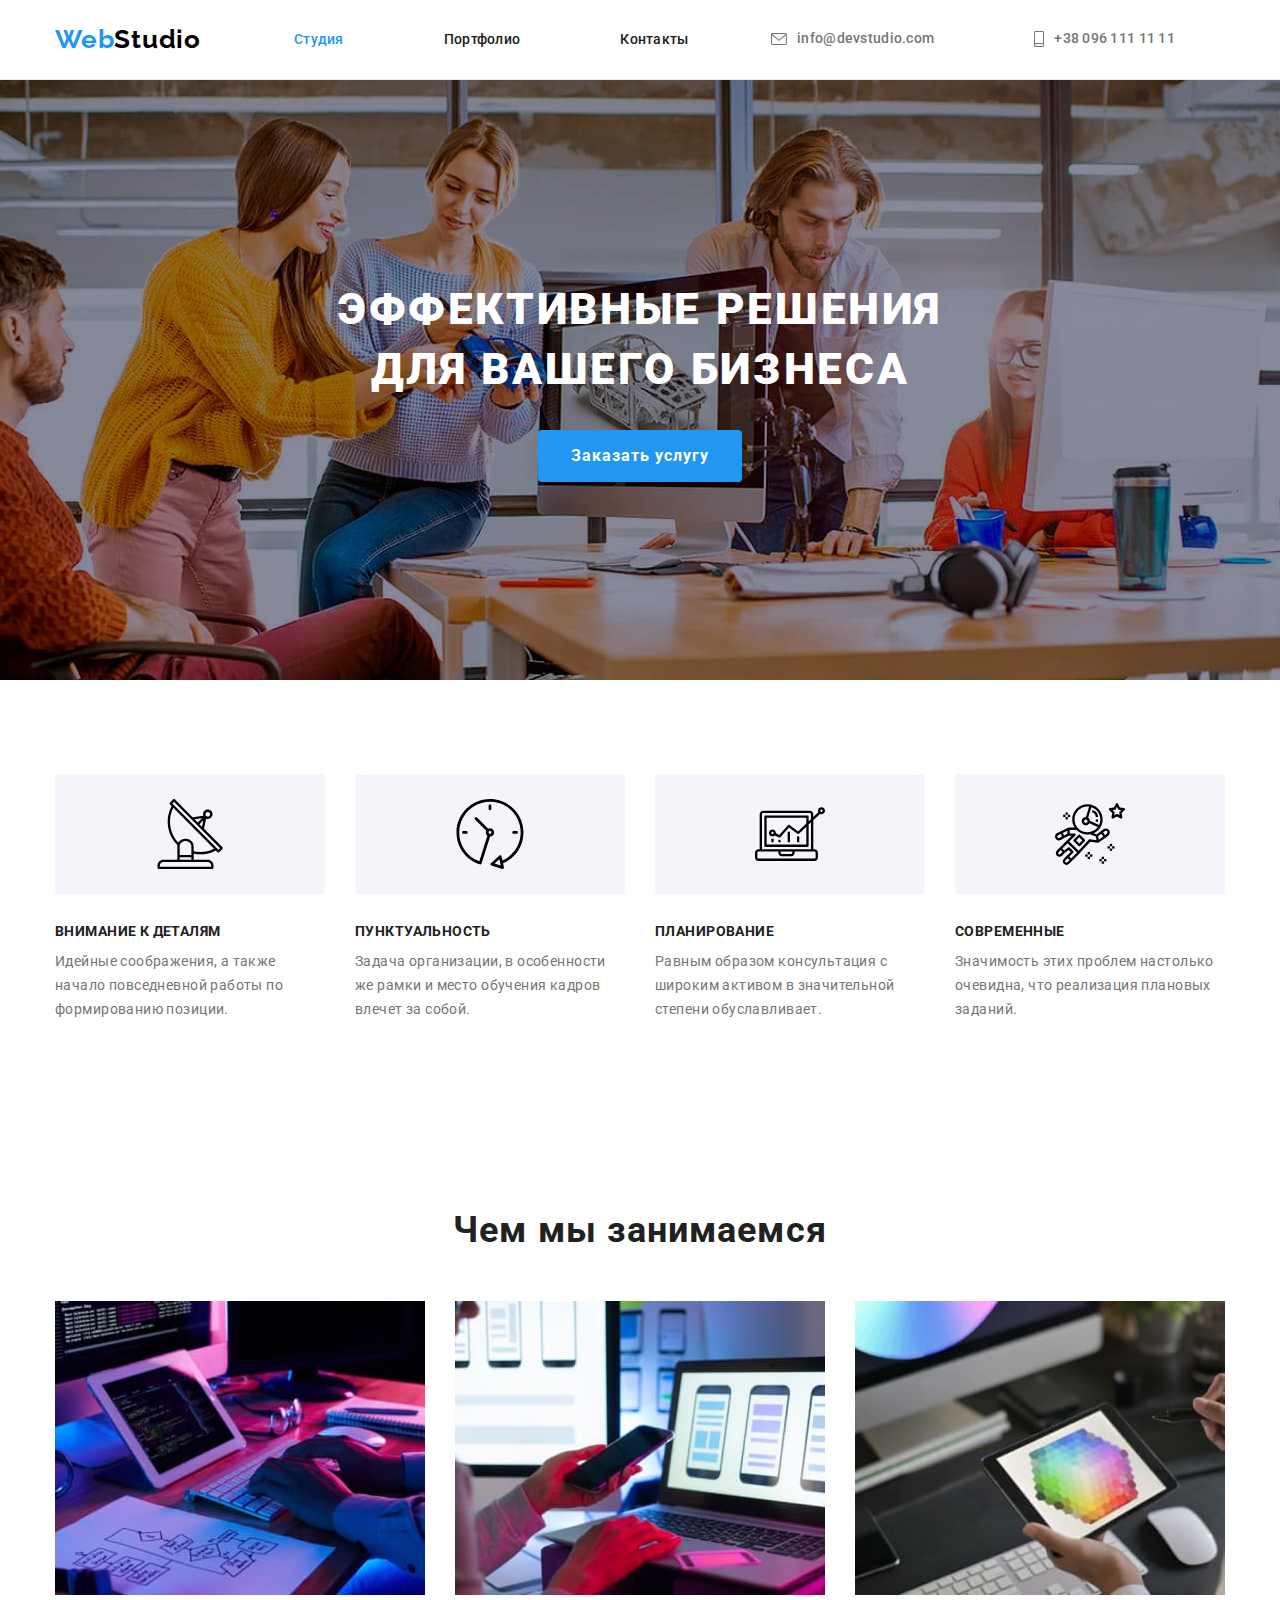
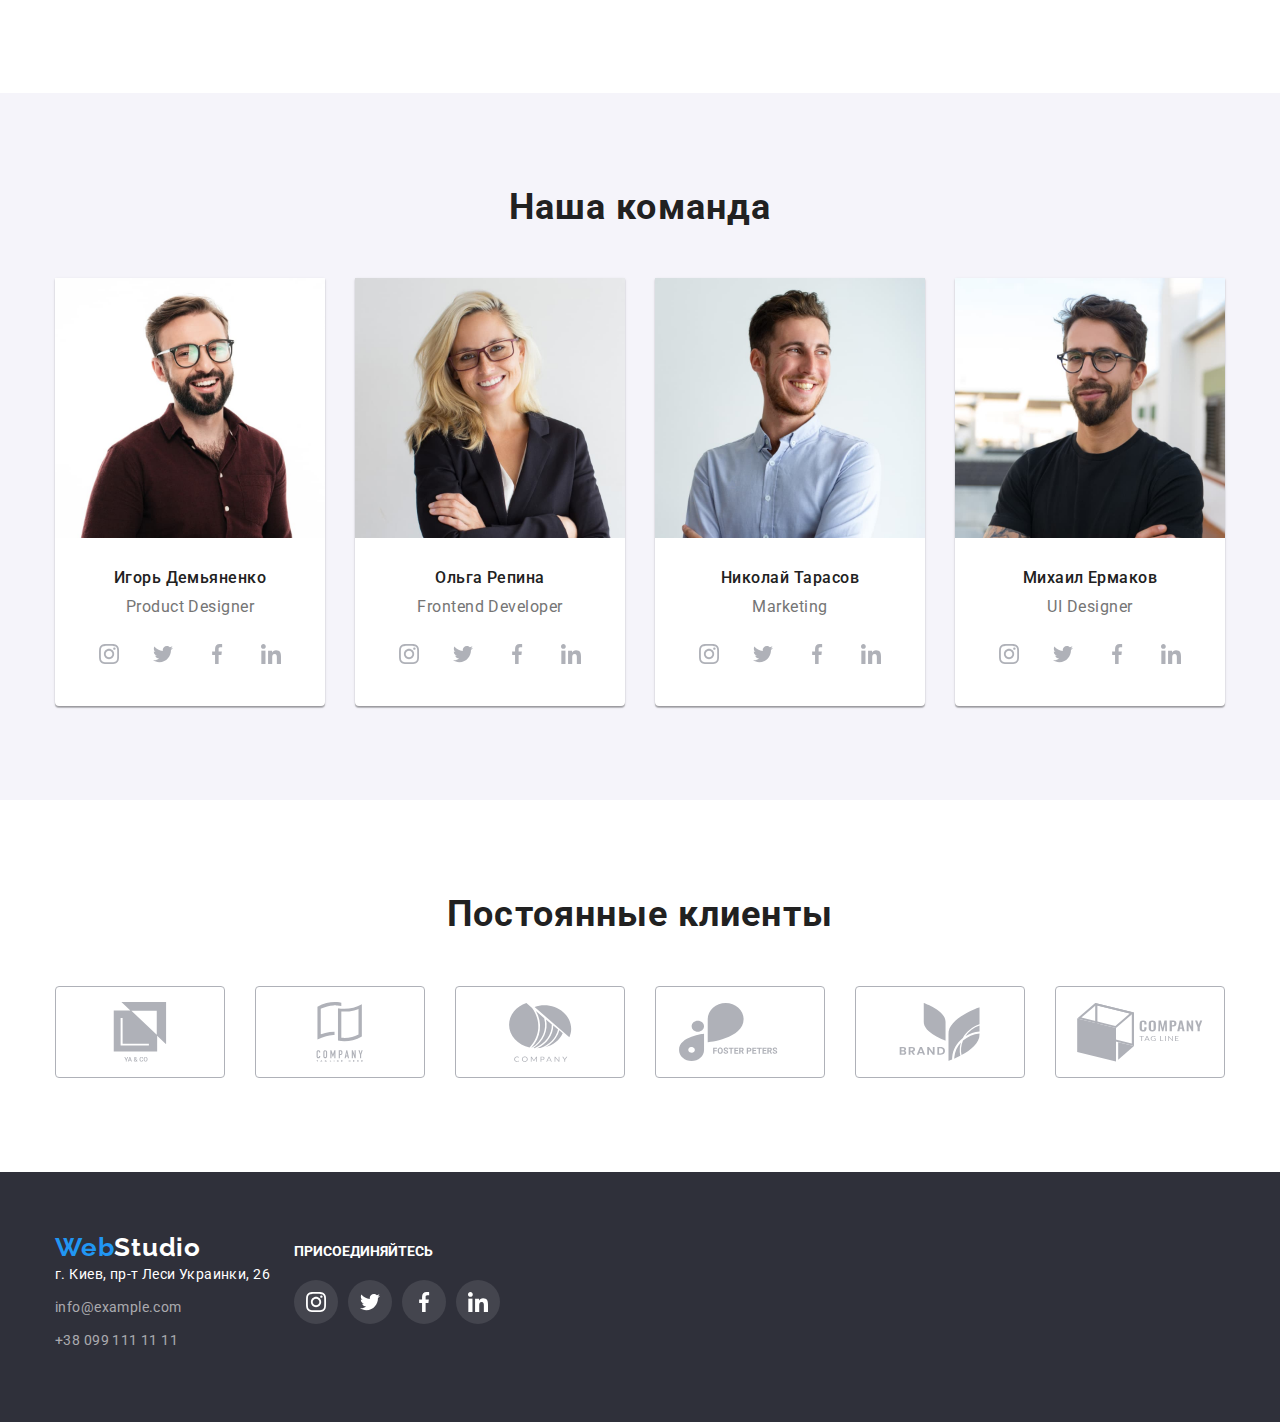
==== commit 2fbac921: "fixed bugs" ====
--- a/index.html
+++ b/index.html
@@ -32,7 +32,7 @@
         <ul class="menu list">
             <li class="menu-item">
                 <a class="menu-mail contact-icon link" href="mailto:info@devstudio.com">
-                    <svg class="contact-svg" width="16" height="12">
+                    <svg width="16" height="12" class="contact-svg">
                         <use href="./images/sprite.svg#icon-envelope"></use>
                     </svg> 
                     info@devstudio.com</a>
--- a/css/styles.css
+++ b/css/styles.css
@@ -139,19 +139,23 @@
 }
 
 .contact-svg{
+    display: block;
+    justify-content: center;
     align-items: center;
     margin-right: 10px;
     fill: #757575;
 }
+
 
 .contact-svg:hover,
 .contact-svg:focus{
    fill: #2196F3;
 }
 
+
 .phone-number{
-    display: flex;
-    justify-items: center;
+display: flex;
+align-items: center;
 font-weight: 500;
 font-size: 14px;
 line-height: 1.14;
@@ -163,12 +167,11 @@
 color:var(--fon-color);
 }
 .menu-mail{
-    display: flex;
-    justify-content: center;
+display: flex;
+align-items: center;
 font-weight: 500;
 font-size: 14px;
 line-height: 1.14;
-padding: 32px 0;
 letter-spacing: 0.02em;
 color:var(--coment-color);  
 }
@@ -383,15 +386,13 @@
     color: var(--icon-color);
 }
 
-.client-list-item :hover,
-.client-list-item :focus{
-    border-color: #2196F3;
-}
-
-.client-list-link :hover,
-.client-list-link :focus{
- fill: #2196F3;
-}
+.client-list :hover,
+.client-list :focus{
+border-color: #2196F3;
+    fill: #2196F3;
+}
+
+
 
 
 
@@ -461,8 +462,7 @@
 }
 
 .logo{
-    display: block;
-    margin-bottom: 20px;  
+    display: block;  
     }
 
 .logo-color-f{
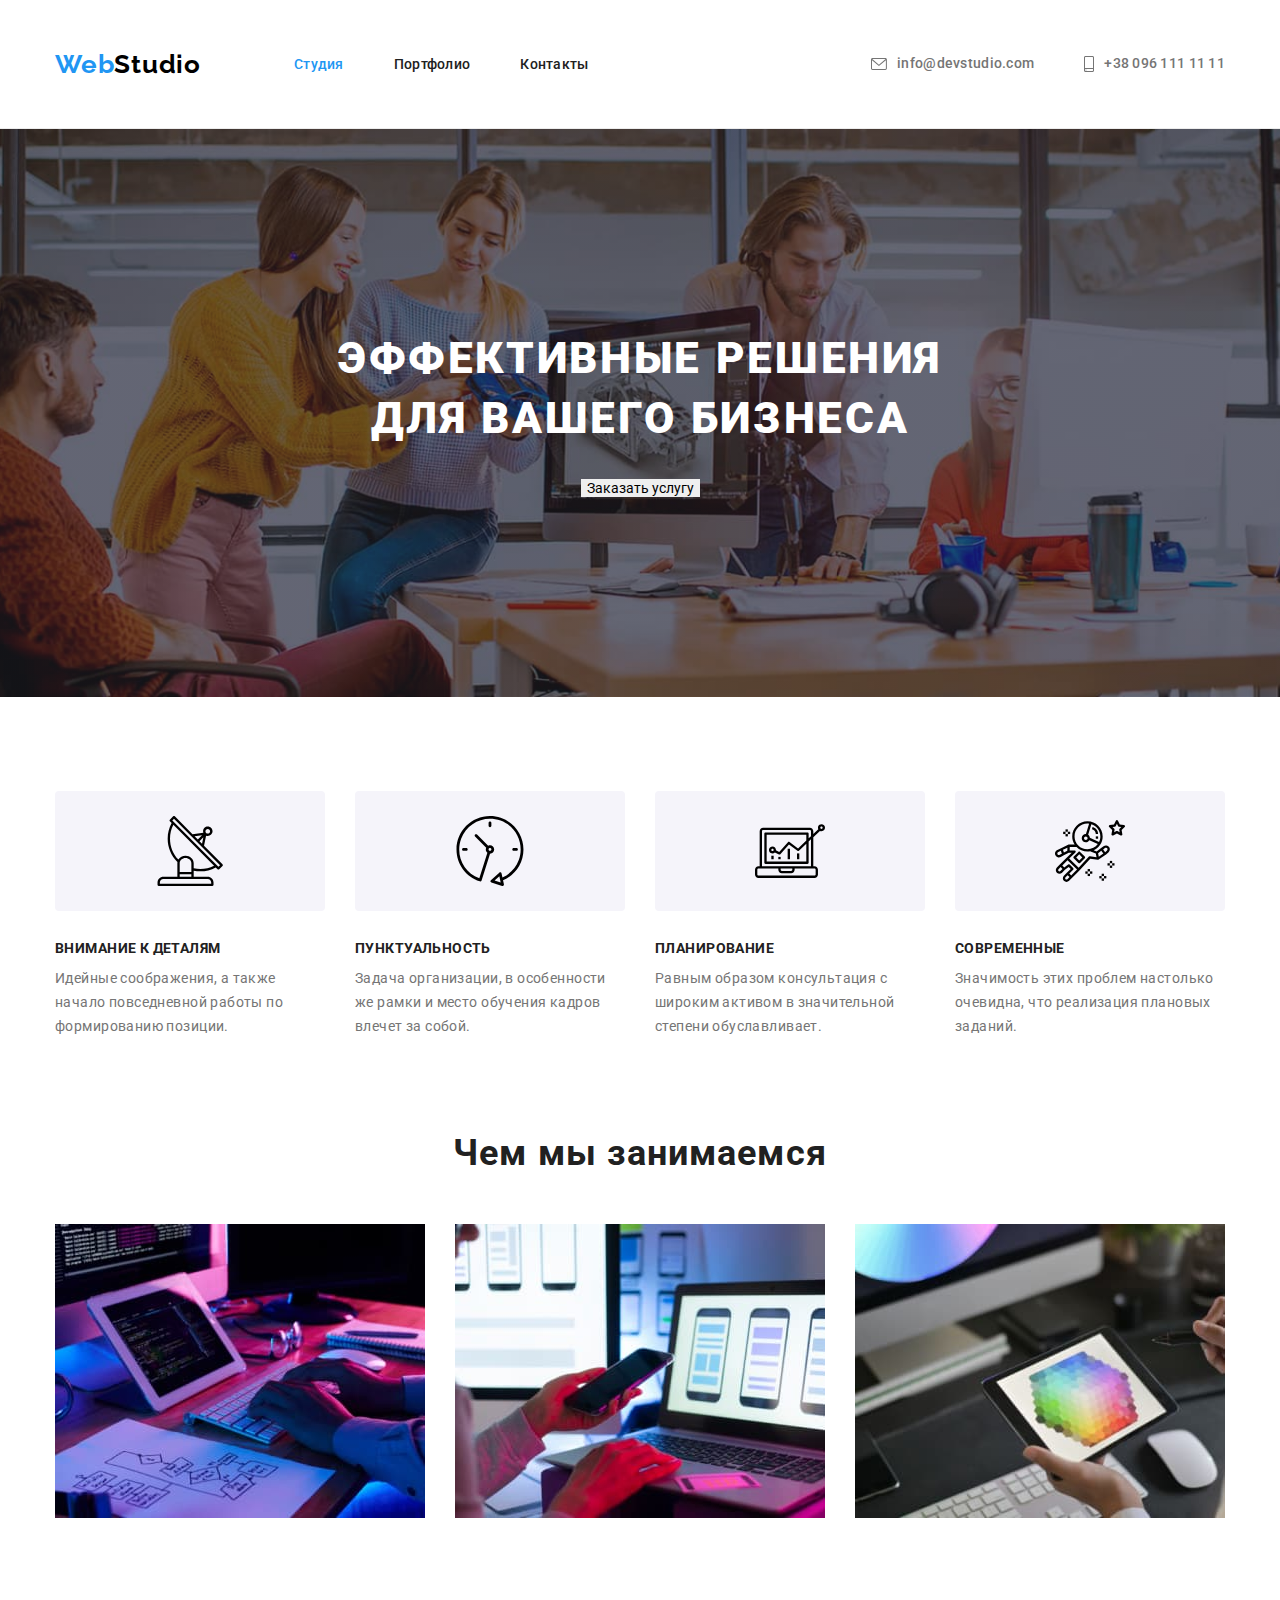
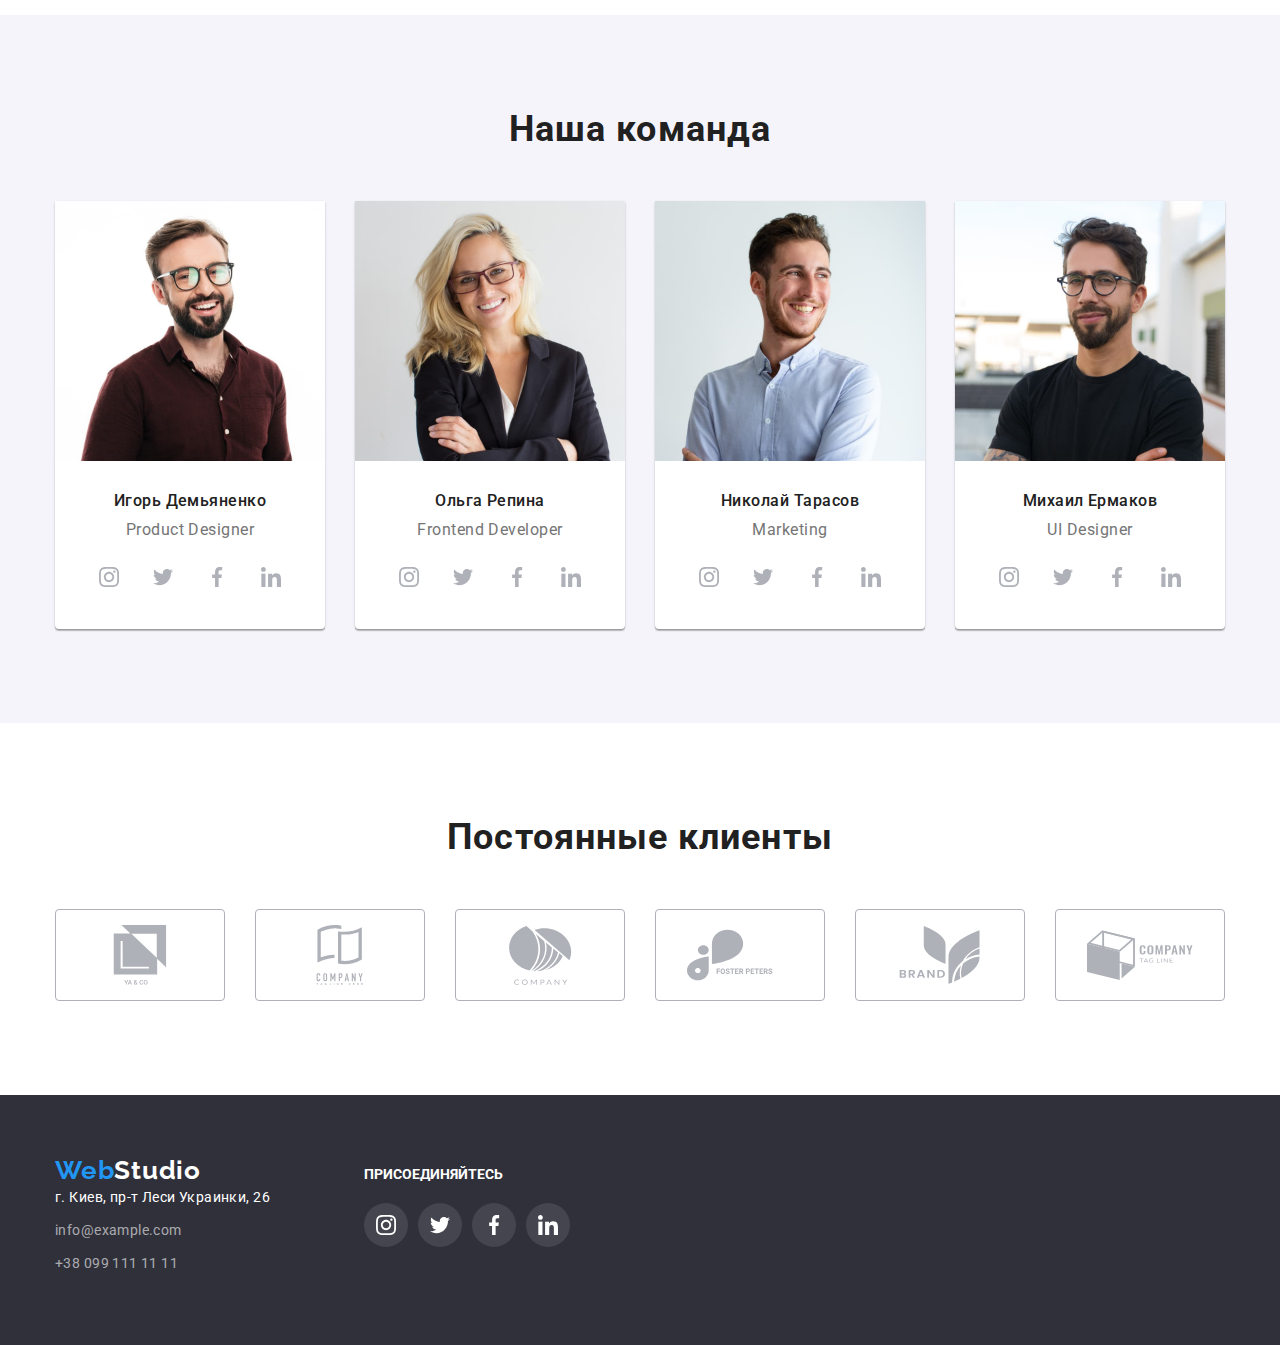
==== commit da87847f: "fixed bugs" ====
--- a/index.html
+++ b/index.html
@@ -60,7 +60,7 @@
             <ul class="description-page list">
                 <li class="description">
                     <div class="descr-icon">
-                        <svg widht="70" height="70">
+                        <svg width="70" height="70">
                             <use href="./images/sprite.svg#icon-antenna"></use>
                         </svg>
                     </div>
@@ -69,7 +69,7 @@
                 </li>
                 <li class="description">
                     <div class="descr-icon">
-                        <svg widht="70" height="70">
+                        <svg width="70" height="70">
                             <use href="./images/sprite.svg#icon-clock"></use>
                         </svg>
                     </div>
@@ -78,7 +78,7 @@
                 </li>
                 <li class="description">
                     <div class="descr-icon">
-                        <svg widht="70" height="70">
+                        <svg width="70" height="70">
                             <use href="./images/sprite.svg#icon-diagram"></use>
                         </svg>
                     </div>
@@ -87,7 +87,7 @@
                 </li>
                 <li class="description">
                     <div class="descr-icon">
-                        <svg widht="70" height="70">
+                        <svg width="70" height="70">
                             <use href="./images/sprite.svg#icon-astronaut"></use>
                         </svg>
                     </div>
@@ -290,42 +290,42 @@
                 <ul class="client-list list">
                     <li class="client-list-item">
                         <a class="client-list-link" href="#" target="_blank" aria-label="client-1">
-                            <svg class="client-icon" widht="106" height="60">
+                            <svg class="client-icon" width="106" height="60">
                                  <use href="./images/sprite.svg#icon-yasco"></use>
                             </svg>
                         </a>
                     </li>
                     <li class="client-list-item">
                         <a class="client-list-link" href="#" target="_blank" aria-label="client-1">
-                            <svg class="client-icon" widht="106" height="60">
+                            <svg class="client-icon" width="106" height="60">
                                 <use href="./images/sprite.svg#icon-taglin"></use>
                             </svg>
                         </a>
                     </li>
                     <li class="client-list-item">
                         <a class="client-list-link" href="#" target="_blank" aria-label="client-1">
-                            <svg class="client-icon" widht="106" height="60">
+                            <svg class="client-icon" width="106" height="60">
                                 <use href="./images/sprite.svg#icon-company"></use>
                             </svg>
                         </a>
                     </li>
                     <li class="client-list-item">
                         <a class="client-list-link" href="#" target="_blank" aria-label="client-1">
-                            <svg class="client-icon" widht="106" height="60">
+                            <svg class="client-icon" width="106" height="60">
                                 <use href="./images/sprite.svg#icon-fospeters"></use>
                             </svg>
                         </a>
                     </li>
                     <li class="client-list-item">
                         <a class="client-list-link" href="#" target="_blank" aria-label="client-1">
-                            <svg class="client-icon" widht="106" height="60">
+                            <svg class="client-icon" width="106" height="60">
                                 <use href="./images/sprite.svg#icon-brand"></use>
                             </svg>
                         </a>
                     </li>
                     <li class="client-list-item">
                         <a class="client-list-link" href="#" target="_blank" aria-label="client-1">
-                            <svg class="client-icon" widht="106" height="60">
+                            <svg class="client-icon" width="106" height="60">
                                 <use href="./images/sprite.svg#icon-companytag"></use>
                             </svg>
                         </a>
@@ -360,28 +360,28 @@
         <ul class="social-list list social-list-footer">
             <li class="cosial-list-item">
                 <a class="social-link-footer" href="#">
-                <svg class="link-footer" widht="20" height="20">
+                <svg class="link-footer" width="20" height="20">
                     <use href="./images/sprite.svg#icon-instagram"></use>
                 </svg>    
                 </a>
             </li>
             <li class="cosial-list-item">
                 <a class="social-link-footer" href="#">
-                <svg class="link-footer" widht="20" height="20">
+                <svg class="link-footer" width="20" height="20">
                     <use href="./images/sprite.svg#icon-twitter"></use>
                 </svg>    
                 </a>
             </li>
             <li class="cosial-list-item">
                 <a class="social-link-footer" href="#">
-                <svg class="link-footer" widht="20" height="20">
+                <svg class="link-footer" width="20" height="20">
                     <use href="./images/sprite.svg#icon-facebook"></use>
                 </svg>    
                 </a>
             </li>
             <li class="cosial-list-item">
                 <a class="social-link-footer" href="#">
-                <svg class="link-footer" widht="20" height="20">
+                <svg class="link-footer" width="20" height="20">
                     <use href="./images/sprite.svg#icon-linkedin"></use>
                 </svg>    
                 </a>
--- a/css/styles.css
+++ b/css/styles.css
@@ -113,9 +113,7 @@
 }
 
 
-.menu-item:not(last-child){
-    margin-right:50px;
-}
+
 
 .menu{
     display: flex;
@@ -123,6 +121,9 @@
     margin-left: auto;
     gap: 50px;
 }
+
+.menu-item :hover .contact-svg{fill: #2196F3;}
+.menu-item :focus .contact-svg{fill: #2196F3;}
 
 .menu-link{
 font-weight: 500;
@@ -131,6 +132,7 @@
 letter-spacing: 0.02em;
 cursor: pointer;
 color:var(--tekst-color);
+padding: 32px 0;
 }
 
 .menu-link:hover,
@@ -161,6 +163,7 @@
 line-height: 1.14;
 letter-spacing: 0.02em;
 color:var(--coment-color);
+padding: 32px 0;
 }
 .phone-number:hover,
 .phone-number:focus{
@@ -173,7 +176,8 @@
 font-size: 14px;
 line-height: 1.14;
 letter-spacing: 0.02em;
-color:var(--coment-color);  
+color:var(--coment-color);
+padding: 32px 0;  
 }
 .menu-mail:hover,
 .menu-mail:focus{
@@ -206,7 +210,7 @@
 .hero{
     padding: 200px 0;
     background-color: var(--hero-color);
-    background-image: url(../images/Img.jpg);
+    background-image: linear-gradient(rgba(47, 48, 58, 0.4),rgba(47, 48, 58, 0.4)), url(../images/Img.jpg);
     background-position: center;
     background-repeat: no-repeat;
     background-size: cover;
@@ -214,7 +218,7 @@
     max-height: 600px;
     margin: 0 auto;
 }
-
+linear-gradient (rgba(47, 48, 58, 0.4), rgba(47, 48, 58, 0.4)),
 
 .modal-btn{
 font-family: "Roboto", sans-serif;
@@ -245,7 +249,6 @@
     margin-bottom: 30px;
     background: #F5F4FA;
     border-radius: 4px;
-    padding: 25px 0px;
     width: 270px;
     height: 120px;
 }
@@ -299,6 +302,10 @@
 
 .work-gallery{
     display: inline;
+}
+
+.work-page{
+    padding-top: 0;
 }
 
 .team{
@@ -584,14 +591,18 @@
 
 }
 
-
-
-
-
-
-
-
-
-
-
-
+.footer-deteil{
+    margin-right: 70px;
+}
+
+
+
+
+
+
+
+
+
+
+
+
